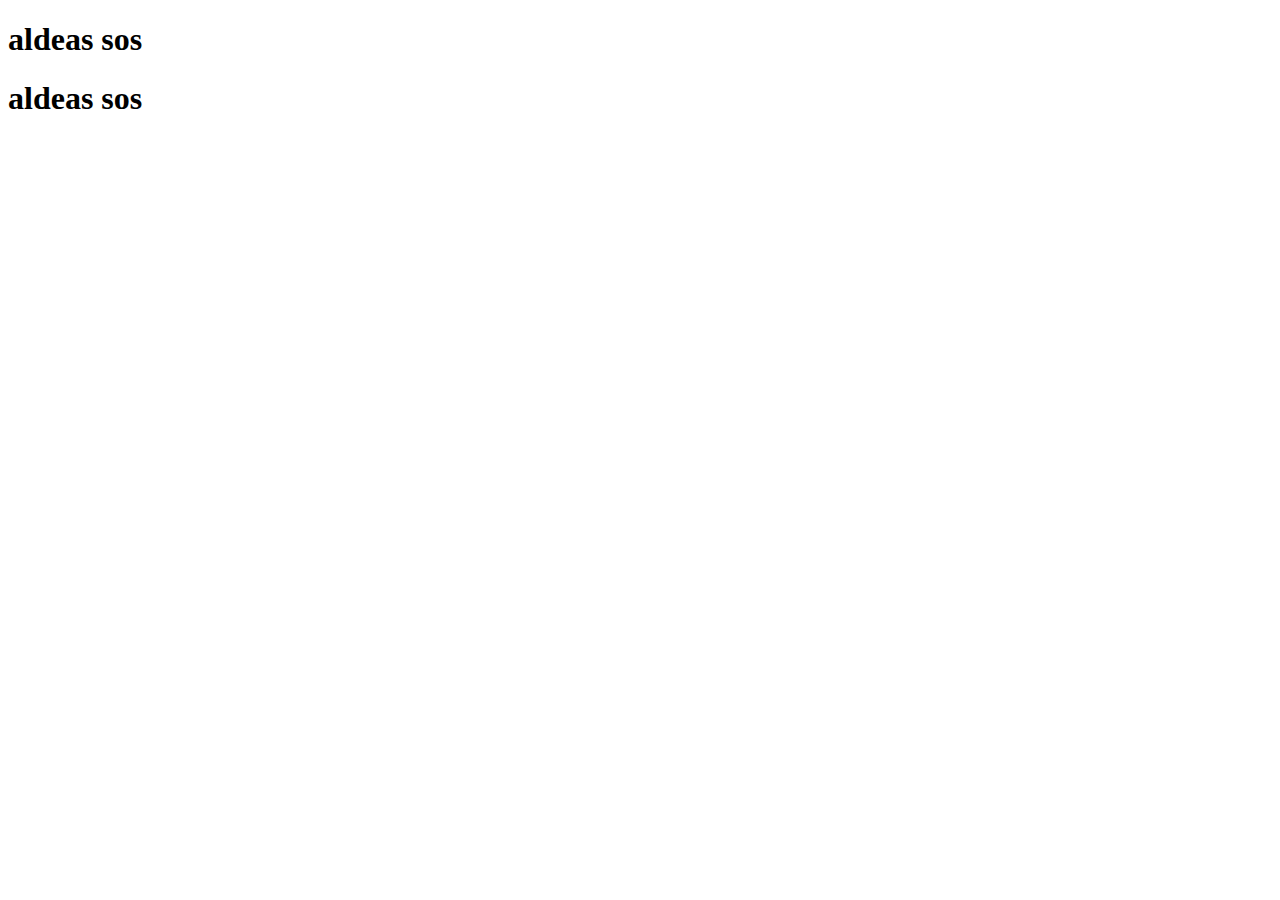
==== index.html @ 70c3ff11 "add first commit" ====
<!DOCTYPE html>
<html lang="en">
<head>
    <meta charset="UTF-8">
    <meta name="viewport" content="width=device-width, initial-scale=1.0">
    <title>Document</title>
</head>
<body>
    <h1>aldeas sos</h1>
    <h1>aldeas sos</h1>
</body>
</html>
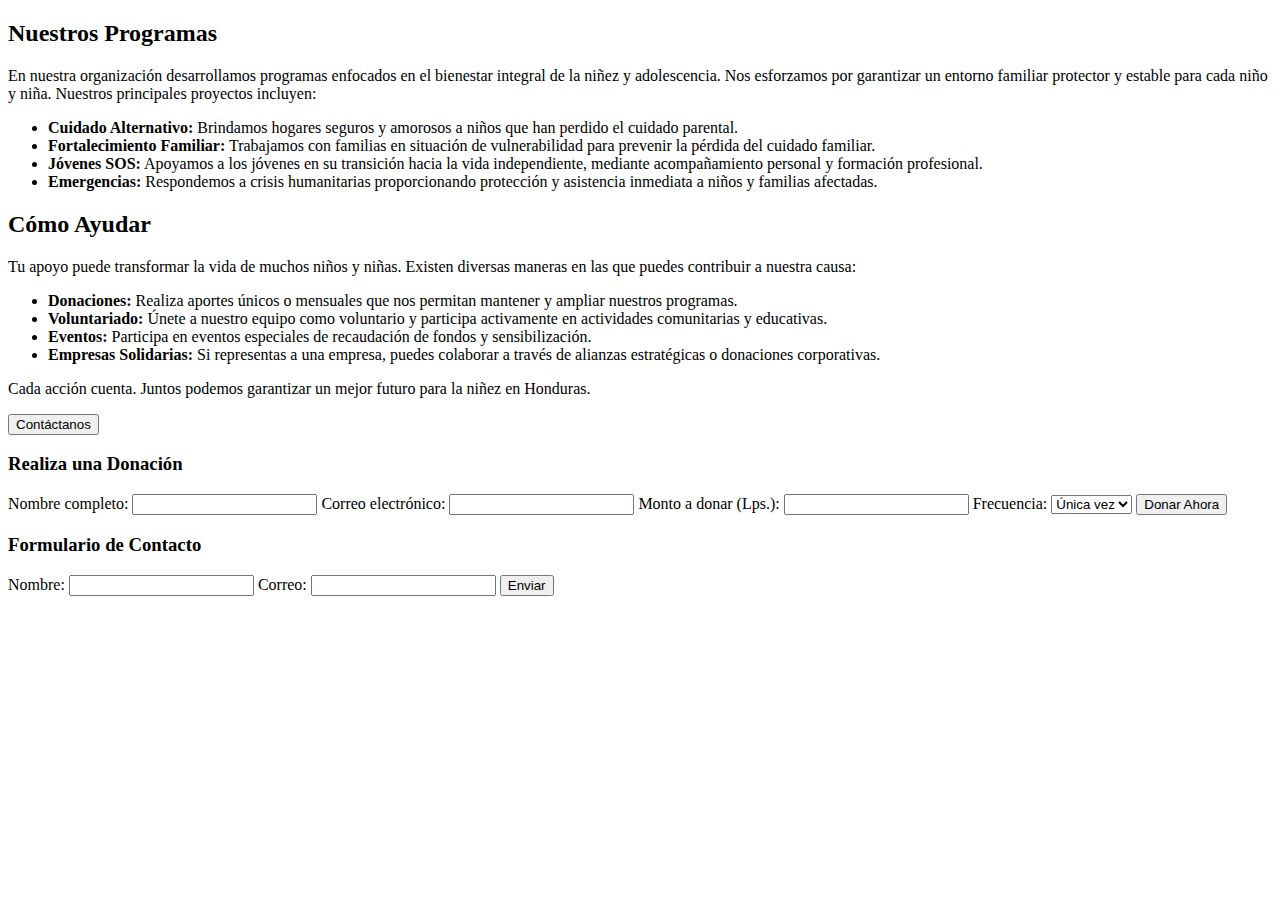
==== commit 2694032f: "Add files via upload" ====
--- a/index.html
+++ b/index.html
@@ -1,12 +1,71 @@
-<!DOCTYPE html>
-<html lang="en">
-<head>
-    <meta charset="UTF-8">
-    <meta name="viewport" content="width=device-width, initial-scale=1.0">
-    <title>Document</title>
-</head>
-<body>
-    <h1>aldeas sos</h1>
-    <h1>aldeas sos</h1>
-</body>
+<!DOCTYPE html>
+<html lang="en">
+<head>
+    <meta charset="UTF-8">
+    <meta name="viewport" content="width=device-width, initial-scale=1.0">
+    <title>Document</title>
+</head>
+<body>
+    <section id="nuestros-programas">
+        <h2>Nuestros Programas</h2>
+        <p>En nuestra organización desarrollamos programas enfocados en el bienestar integral de la niñez y adolescencia. Nos esforzamos por garantizar un entorno familiar protector y estable para cada niño y niña. Nuestros principales proyectos incluyen:</p>
+        <ul>
+          <li><strong>Cuidado Alternativo:</strong> Brindamos hogares seguros y amorosos a niños que han perdido el cuidado parental.</li>
+          <li><strong>Fortalecimiento Familiar:</strong> Trabajamos con familias en situación de vulnerabilidad para prevenir la pérdida del cuidado familiar.</li>
+          <li><strong>Jóvenes SOS:</strong> Apoyamos a los jóvenes en su transición hacia la vida independiente, mediante acompañamiento personal y formación profesional.</li>
+          <li><strong>Emergencias:</strong> Respondemos a crisis humanitarias proporcionando protección y asistencia inmediata a niños y familias afectadas.</li>
+        </ul>
+      </section>
+      
+      <section id="como-ayudar">
+        <h2>Cómo Ayudar</h2>
+        <p>Tu apoyo puede transformar la vida de muchos niños y niñas. Existen diversas maneras en las que puedes contribuir a nuestra causa:</p>
+        <ul>
+          <li><strong>Donaciones:</strong> Realiza aportes únicos o mensuales que nos permitan mantener y ampliar nuestros programas.</li>
+          <li><strong>Voluntariado:</strong> Únete a nuestro equipo como voluntario y participa activamente en actividades comunitarias y educativas.</li>
+          <li><strong>Eventos:</strong> Participa en eventos especiales de recaudación de fondos y sensibilización.</li>
+          <li><strong>Empresas Solidarias:</strong> Si representas a una empresa, puedes colaborar a través de alianzas estratégicas o donaciones corporativas.</li>
+        </ul>
+        <p>Cada acción cuenta. Juntos podemos garantizar un mejor futuro para la niñez en Honduras.</p>
+      
+        <button onclick="document.getElementById('form-contacto').scrollIntoView();">
+          Contáctanos
+        </button>
+      
+        <h3>Realiza una Donación</h3>
+        <form id="form-donacion" action="#" method="post">
+          <label for="nombre">Nombre completo:</label>
+          <input type="text" id="nombre" name="nombre" required>
+      
+          <label for="correo">Correo electrónico:</label>
+          <input type="email" id="correo" name="correo" required>
+      
+          <label for="monto">Monto a donar (Lps.):</label>
+          <input type="number" id="monto" name="monto" min="1" required>
+      
+          <label for="frecuencia">Frecuencia:</label>
+          <select id="frecuencia" name="frecuencia">
+            <option value="unica">Única vez</option>
+            <option value="mensual">Mensual</option>
+          </select>
+      
+          <button type="submit">Donar Ahora</button>
+        </form>
+      </section>
+      
+      <section id="form-contacto">
+        <h3>Formulario de Contacto</h3>
+        <form action="#" method="post">
+          <label for="contacto-nombre">Nombre:</label>
+          <input type="text" id="contacto-nombre" name="nombre" required>
+      
+          <label for="contacto-correo">Correo:</label>
+          <input type="email" id="contacto-correo" name="correo" required>
+      
+          <button type="submit">Enviar</button>
+        </form>
+      </section>
+      
+      
+</body>
 </html>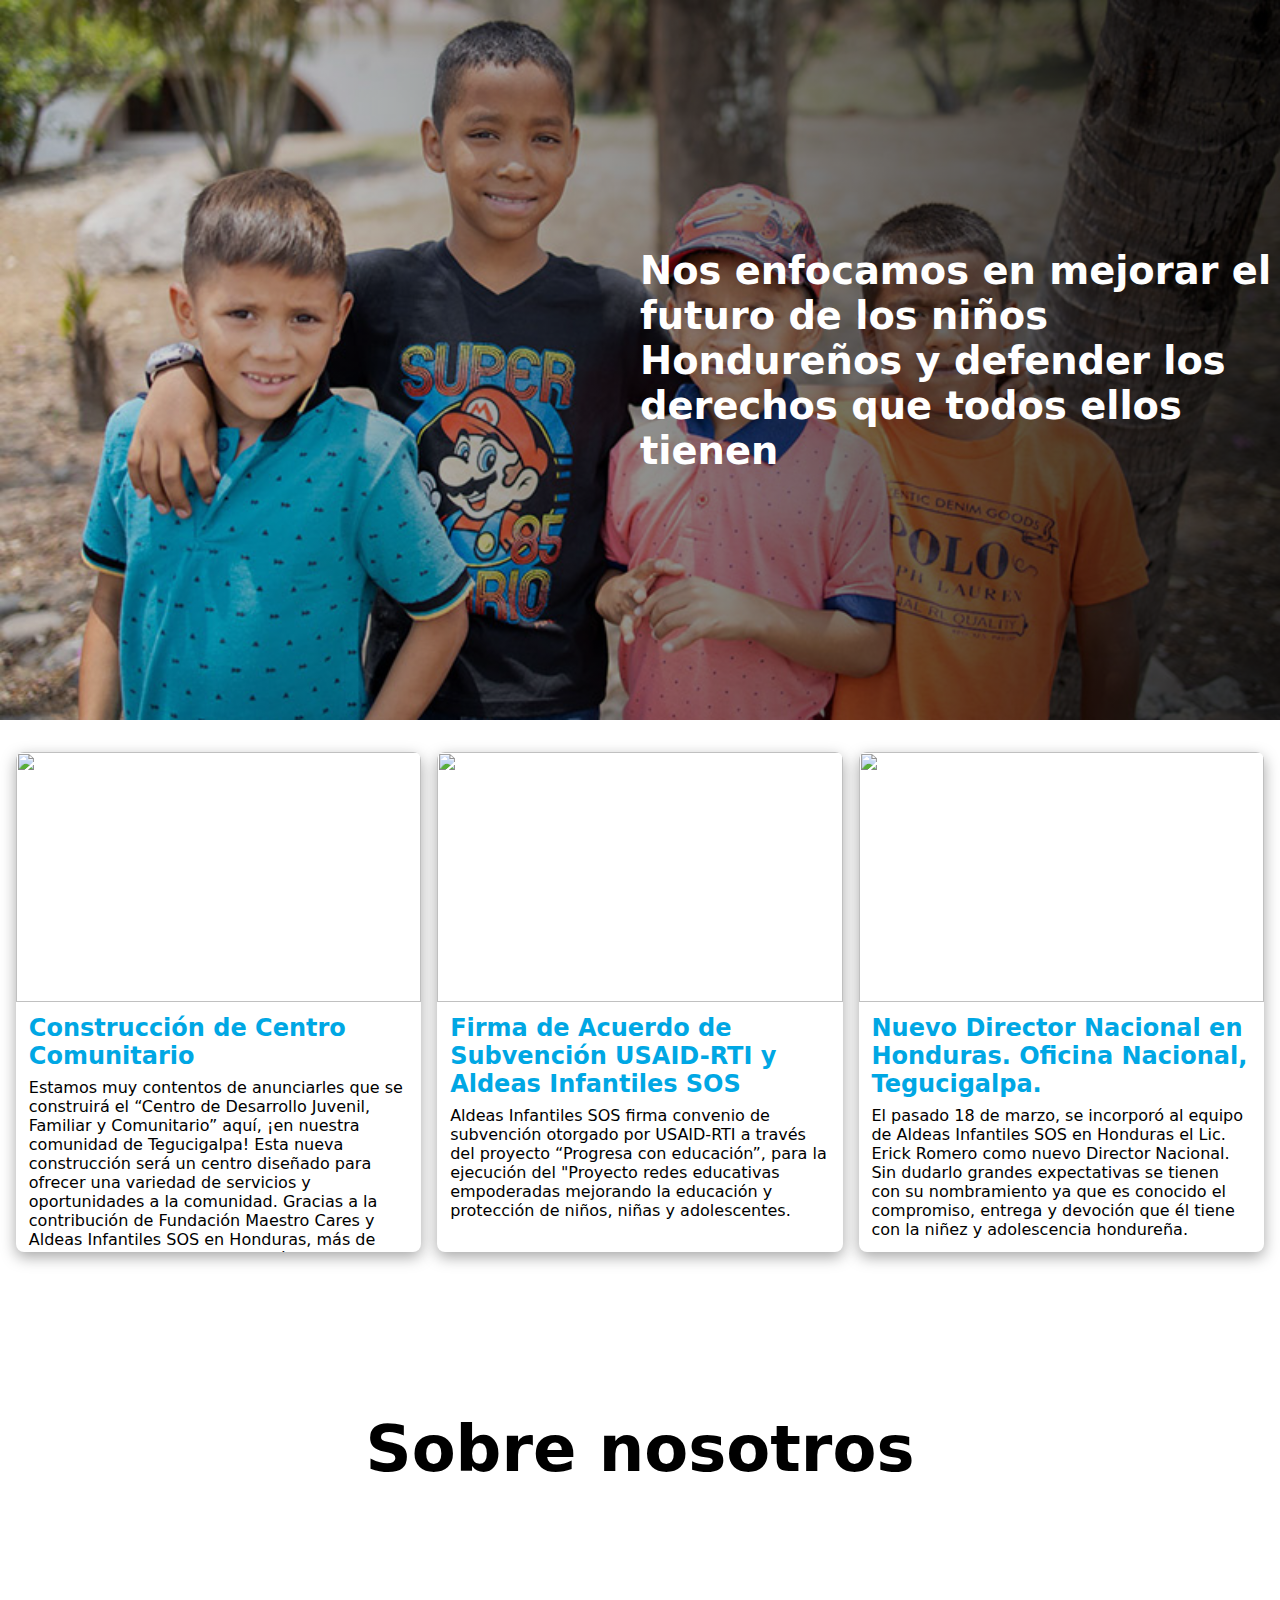
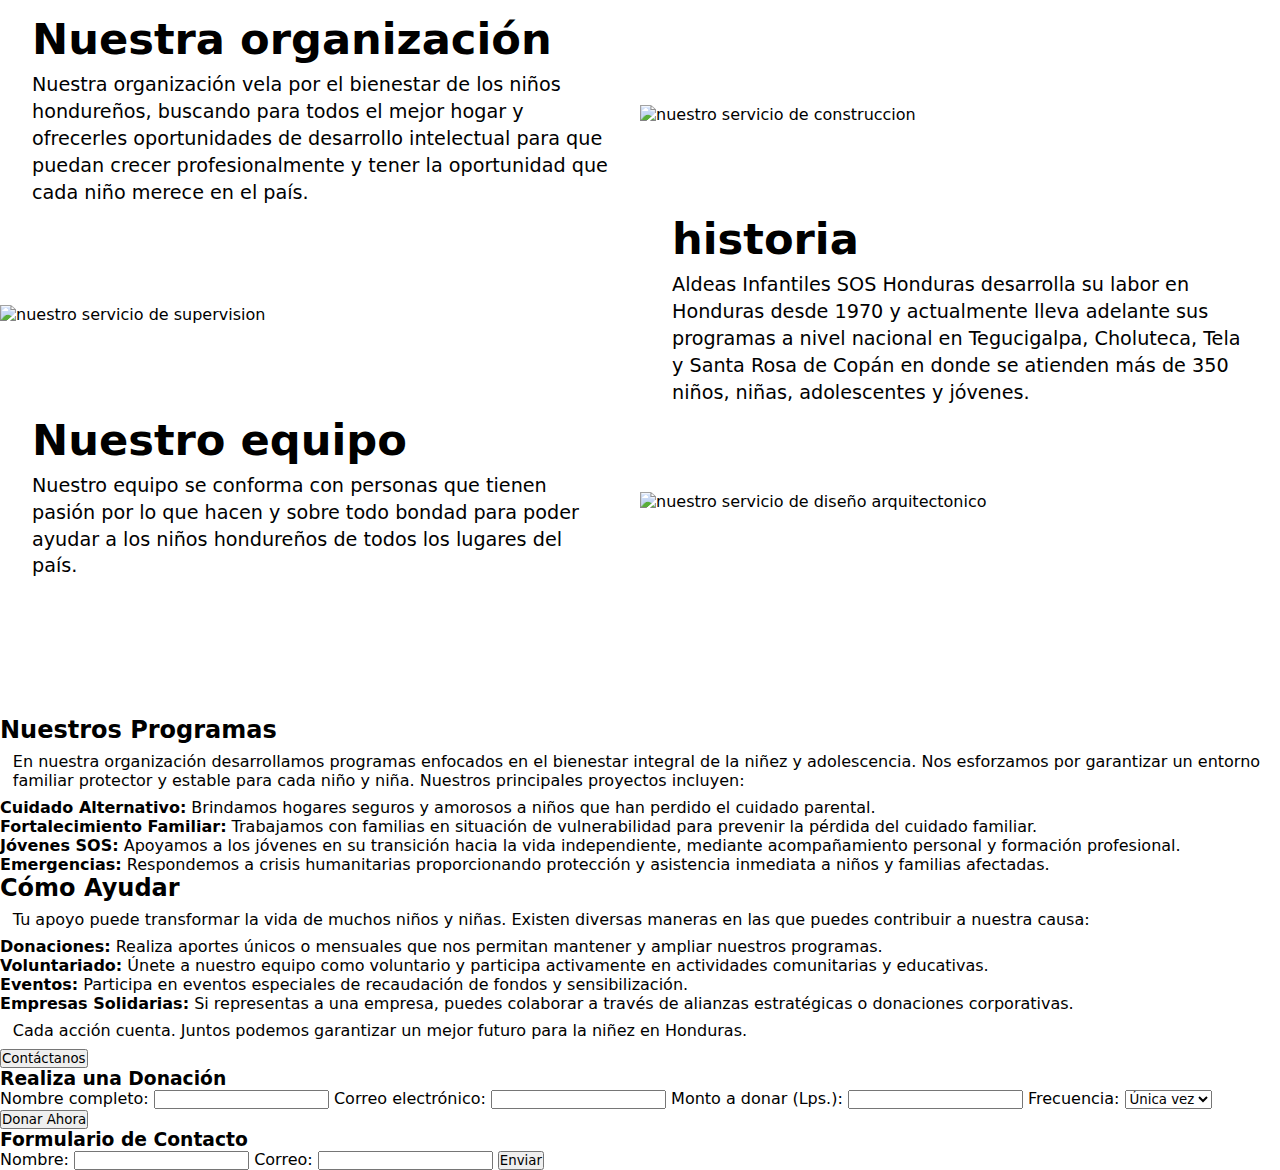
==== commit b586c5b8: "main sobre nosotros" ====
--- a/index.html
+++ b/index.html
@@ -4,8 +4,66 @@
     <meta charset="UTF-8">
     <meta name="viewport" content="width=device-width, initial-scale=1.0">
     <title>Document</title>
+    <link rel="stylesheet" href="/styles.css">
 </head>
 <body>
+    <!-- seccion principal -->
+    <section class="hero">
+      <div>
+        <h1>Nos enfocamos en mejorar el futuro de los niños Hondureños y defender los derechos que todos ellos tienen</h1>
+      </div>
+    </section>
+    <section class="noticias">
+      <div class="cardNoticia">
+        <img src="https://www.aldeasinfantiles.org.hn/getmedia/71294cab-67eb-4a2b-b4e1-e30330af9c9d/canarias-1_1.jpg?width=1024"/>
+        <h3>Construcción de Centro Comunitario</h3>
+        <p>Estamos muy contentos de anunciarles que se construirá el “Centro de Desarrollo Juvenil, Familiar y Comunitario” aquí, ¡en nuestra comunidad de Tegucigalpa! Esta nueva construcción será un centro diseñado para ofrecer una variedad de servicios y oportunidades a la comunidad. Gracias a la contribución de Fundación Maestro Cares y Aldeas Infantiles SOS en Honduras, más de 526, niños y familias en situación de vulnerabilidad se beneficiarán cada año.
+
+        </p>
+      </div>
+      <div class="cardNoticia">
+        <img src="https://www.aldeasinfantiles.org.hn/getmedia/d17aba4c-dec1-4b6b-89f2-33346decc57b/WhatsApp-Image-2024-08-15-at-2-55-59-PM-(1).jpeg?width=1920"/>
+        <h3>Firma de Acuerdo de Subvención USAID-RTI y Aldeas Infantiles SOS</h3>
+        <p>Aldeas Infantiles SOS firma convenio de subvención otorgado por USAID-RTI a través del proyecto “Progresa con educación”, para la ejecución del "Proyecto redes educativas empoderadas mejorando la educación y protección de niños, niñas y adolescentes.</p>
+      </div>
+      <div class="cardNoticia">
+        <img src="https://www.aldeasinfantiles.org.hn/getmedia/c1a75764-a434-48b6-bedb-e7ec1517fb49/DIRECTOR-NACIONAL_1.jpeg?width=1600"/>
+        <h3>Nuevo Director Nacional en Honduras.
+          Oficina Nacional, Tegucigalpa.</h3>
+        <p>El pasado 18 de marzo, se incorporó al equipo de Aldeas Infantiles SOS en Honduras el Lic. Erick Romero como nuevo Director Nacional. Sin dudarlo grandes expectativas se tienen con su nombramiento ya que es conocido el compromiso, entrega y devoción que él tiene con la niñez y adolescencia hondureña.</p>
+      </div>
+    </section>
+    <!-- sobre nosotros -->
+    <div class="serviciosContainer">
+      <h2>Sobre nosotros</h2>
+      <div class="servicioBox">
+        <div class="servicioInfo">
+          <h3>Nuestra organización</h3>
+          <p>
+            Nuestra organización vela por el bienestar de los niños hondureños, buscando para todos el mejor hogar y ofrecerles oportunidades de desarrollo intelectual para que puedan crecer profesionalmente y tener la oportunidad que cada niño merece en el país.
+          </p>
+        </div>
+        <img src="https://www.aldeasinfantiles.org/getmedia/2204f34d-bbec-4a5d-853a-c7e19d75513f/IMG11.jpg?width=800&height=450&ext=.jpg" class="servicioImage" alt="nuestro servicio de construccion" loading="lazy"/>
+      </div>
+      <div class="servicioBoxReverse">
+        <div class="servicioInfo">
+          <h3>historia</h3>
+          <p>
+            Aldeas Infantiles SOS Honduras desarrolla su labor en Honduras desde 1970 y actualmente lleva adelante sus programas a nivel nacional en Tegucigalpa, Choluteca, Tela y Santa Rosa de Copán en donde se atienden más de 350 niños, niñas, adolescentes y jóvenes.
+          </p>
+        </div>
+        <img src="https://magazinedebut.com/wp-content/uploads/2024/04/IMG_1352-min-scaled.jpg" class="servicioImage" alt="nuestro servicio de supervision" loading="lazy"/>
+      </div>
+      <div class="servicioBox">
+        <div class="servicioInfo">
+          <h3>Nuestro equipo</h3>
+          <p>
+            Nuestro equipo se conforma con personas que tienen pasión por lo que hacen y sobre todo bondad para poder ayudar a los niños hondureños de todos los lugares del país.  
+          </p>
+        </div>
+        <img src="https://proceso.hn/wp-content/uploads/2015/05/1cda761ce8c73ccfd25f659f64ef12bd.jpg" class="servicioImage" alt="nuestro servicio de diseño arquitectonico" loading="lazy"/>
+      </div>
+    </div>
     <section id="nuestros-programas">
         <h2>Nuestros Programas</h2>
         <p>En nuestra organización desarrollamos programas enfocados en el bienestar integral de la niñez y adolescencia. Nos esforzamos por garantizar un entorno familiar protector y estable para cada niño y niña. Nuestros principales proyectos incluyen:</p>
--- a/styles.css
+++ b/styles.css
@@ -0,0 +1,400 @@
+/* reset basico */
+* {
+  margin: 0;
+  padding: 0;
+  box-sizing: border-box;
+  /* fuente que se usara en la pagina opcional */
+  font-family: system-ui, -apple-system, BlinkMacSystemFont, "Segoe UI", Roboto,
+    Oxygen, Ubuntu, Cantarell, "Open Sans", "Helvetica Neue", sans-serif;
+}
+
+/* pagina de inicio styles */
+.hero {
+  background-color: orange;
+  height: 80vh;
+  max-width: 100vw;
+  background-image: url(/images/aldeas-sos-1.jpg);
+  background-size: cover;
+  background-position: top;
+  background-repeat: no-repeat;
+}
+
+.hero > div {
+  height: 100%;
+  width: 100%;
+  background-image: linear-gradient(
+    to right,
+    rgba(0, 0, 0, 0.085),
+    rgba(0, 0, 0, 0.781)
+  );
+  display: flex;
+  flex-direction: column;
+  justify-content: center;
+  align-items: flex-end;
+}
+
+.hero > div > h1 {
+  color: white;
+  font-size: 2.4rem;
+  width: 50%;
+}
+
+/* noticias */
+.noticias {
+  padding: 2rem 1rem;
+  height: auto;
+  max-width: 100vw;
+
+  display: flex;
+  flex-direction: row;
+  justify-content: center;
+  align-items: center;
+  gap: 1rem 1rem;
+}
+
+.cardNoticia {
+  border-radius: 8px;
+  overflow: hidden;
+  height: 500px;
+  width: 500px;
+  box-shadow: rgba(0, 0, 0, 0.35) 0px 5px 15px;
+}
+
+.cardNoticia > img {
+  height: 250px;
+  width: 100%;
+  object-fit: cover;
+}
+
+.cardNoticia > h3,
+p {
+  margin: 0.5rem 0.8rem;
+}
+
+.cardNoticia > h3 {
+  color: #00a7e4;
+  font-size: 1.5rem;
+}
+
+/* sobre nosotos styles */
+.serviciosContainer {
+  margin: 4rem 0;
+  height: auto;
+  max-width: 100vw;
+  margin: 8rem 0;
+}
+
+.serviciosContainer > h2 {
+  color: black;
+  margin-bottom: 8rem;
+  font-size: 4rem;
+  text-align: center;
+}
+
+.servicioBox {
+  height: auto;
+  width: 100%;
+  display: flex;
+  flex-direction: row;
+  justify-content: center;
+  flex-wrap: wrap;
+  align-items: center;
+  transition: background-color ease 0.3s, color ease 0.3s;
+}
+
+.servicioBox:hover {
+  background-color: #00a7e4;
+}
+
+.servicioBox:hover h3 {
+  color: white;
+}
+
+.servicioBoxReverse {
+  height: auto;
+  width: 100%;
+  display: flex;
+  flex-direction: row-reverse;
+  justify-content: center;
+  align-items: center;
+  transition: background-color ease 0.3s, color ease 0.3s;
+}
+
+.servicioBoxReverse:hover {
+  background-color: #00a7e4;
+}
+
+.servicioBoxReverse:hover h3 {
+  color: white;
+}
+
+.servicioImage {
+  width: 50%;
+}
+
+.servicioInfo {
+  max-width: 50%;
+}
+
+.servicioInfo > h3 {
+  color: black;
+  font-weight: bold;
+  font-size: 2.7rem;
+  margin-left: 2rem;
+}
+
+.servicioInfo > p {
+  width: 90%;
+  font-size: 1.2rem;
+  margin-left: 2rem;
+  line-height: 1.4;
+}
+
+@media (max-width: 480px) {
+  /* pagina de inicio styles */
+  .hero {
+    height: 80vh;
+    max-width: 100vw;
+  }
+
+  .hero > div {
+    display: flex;
+    flex-direction: column;
+    justify-content: center;
+    align-items: center;
+  }
+
+  .hero > div > h1 {
+    color: white;
+    font-size: 2rem;
+    width: 90%;
+  }
+
+  /* noticias */
+.noticias {
+    padding: 2rem 0.5rem;
+    height: auto;
+    max-width: 100vw;
+  
+    display: flex;
+    flex-direction: column;
+    justify-content: center;
+    align-items: center;
+    gap: 2rem 0;
+  }
+  
+  .cardNoticia {
+    height: auto;
+    width: 350px;
+  }
+  
+  .cardNoticia > img {
+    height: 250px;
+    width: 100%;
+    object-fit: cover;
+  }
+  
+  .cardNoticia > h3,
+  p {
+    margin: 1rem 1rem;
+  }
+  
+  .cardNoticia > h3 {
+    color: #00a7e4;
+    font-size: 1.5rem;
+  }
+}
+
+@media (min-width: 481px) and (max-width: 767px) {
+  /* pagina de inicio styles */
+  .hero {
+    height: 80vh;
+    max-width: 100vw;
+  }
+
+  .hero > div {
+    display: flex;
+    flex-direction: column;
+    justify-content: center;
+    align-items: center;
+  }
+
+  .hero > div > h1 {
+    color: white;
+    font-size: 2rem;
+    width: 90%;
+  }
+
+  /* noticias */
+.noticias {
+    padding: 2rem 0.5rem;
+    height: auto;
+    max-width: 100vw;
+  
+    display: flex;
+    flex-direction: column;
+    justify-content: center;
+    align-items: center;
+    gap: 2rem 0;
+  }
+  
+  .cardNoticia {
+    height: auto;
+    width: 350px;
+  }
+  
+  .cardNoticia > img {
+    height: 250px;
+    width: 100%;
+    object-fit: cover;
+  }
+  
+  .cardNoticia > h3,
+  p {
+    margin: 1rem 1rem;
+  }
+  
+  .cardNoticia > h3 {
+    color: #00a7e4;
+    font-size: 1.5rem;
+  }
+}
+
+@media (min-width: 768px) and (max-width: 1024px) {
+  /* Estilos para tablets */
+}
+
+@media (min-width: 1025px) and (max-width: 1280px) {
+  /* Estilos para laptops */
+}
+
+@media (min-width: 1281px) {
+  /* Estilos para pantallas grandes */
+}
+
+@media (min-width: 770px) and (max-width: 999px){
+
+    .servicioImage{
+      width: 50%;
+    }
+  
+    .servicioInfo{
+      max-width: 50%;
+    }
+  
+    .servicioInfo > h3{
+      color: var(--green);
+      font-weight: bold;
+      font-size: 2rem;
+      margin-left: 2rem;
+      margin: 0 2rem;
+    }
+  
+    .servicioInfo > p{
+      width: 90%;
+      font-size: 1rem;
+      margin-left: 2rem;
+      line-height: 1.4;
+    }
+    }
+  
+    /* Móviles grandes (576px a 768px) */
+    @media (min-width: 576px) and (max-width: 768px) {
+      .serviciosContainer > h2 {
+      margin-bottom: 4rem ;
+      font-size: 4rem;
+      text-align: center;
+    }
+  
+    .servicioBox{
+      height: auto;
+      width: 100%;
+      display: flex;
+      flex-direction: column;
+      justify-content: center;
+      align-items: center;
+    }
+  
+    .servicioBoxReverse{
+      height: auto;
+      width: 100%;
+      display: flex;
+      flex-direction: column;
+      justify-content: center;
+      align-items: center;
+    }
+  
+    .servicioImage{
+      width: 100%;
+    }
+  
+    .servicioInfo{
+      max-width: 100%;
+      padding: 0 1rem;
+    }
+  
+    .servicioInfo > h3{
+      text-align: center;
+      font-size: 3.4rem;
+      margin-left: 0rem;
+    }
+  
+    .servicioInfo > p{
+      text-align: center;
+      width: 100%;
+      font-size: 1.2rem;
+      margin-left: 0rem;
+    }
+    }
+  
+  
+  
+    /* dispositivos muy pequenos como iphone 5 */
+    @media (min-width: 320px) and (max-width: 568px) {
+      
+    .serviciosContainer > h2 {
+      margin-bottom: 4rem ;
+      font-size: 4rem;
+      text-align: center;
+    }
+  
+    .servicioBox{
+      height: auto;
+      width: 100%;
+      display: flex;
+      flex-direction: column;
+      justify-content: center;
+      align-items: center;
+    }
+  
+    .servicioBoxReverse{
+      height: auto;
+      width: 100%;
+      display: flex;
+      flex-direction: column;
+      justify-content: center;
+      align-items: center;
+    }
+  
+    .servicioImage{
+      width: 100%;
+    }
+  
+    .servicioInfo{
+      max-width: 100%;
+      padding: 0 1rem;
+    }
+  
+    .servicioInfo > h3{
+      text-align: center;
+      font-size: 2.7rem;
+      margin-left: 0rem;
+    }
+  
+    .servicioInfo > p{
+      text-align: center;
+      width: 100%;
+      font-size: 1rem;
+      margin-left: 0rem;
+    }
+    }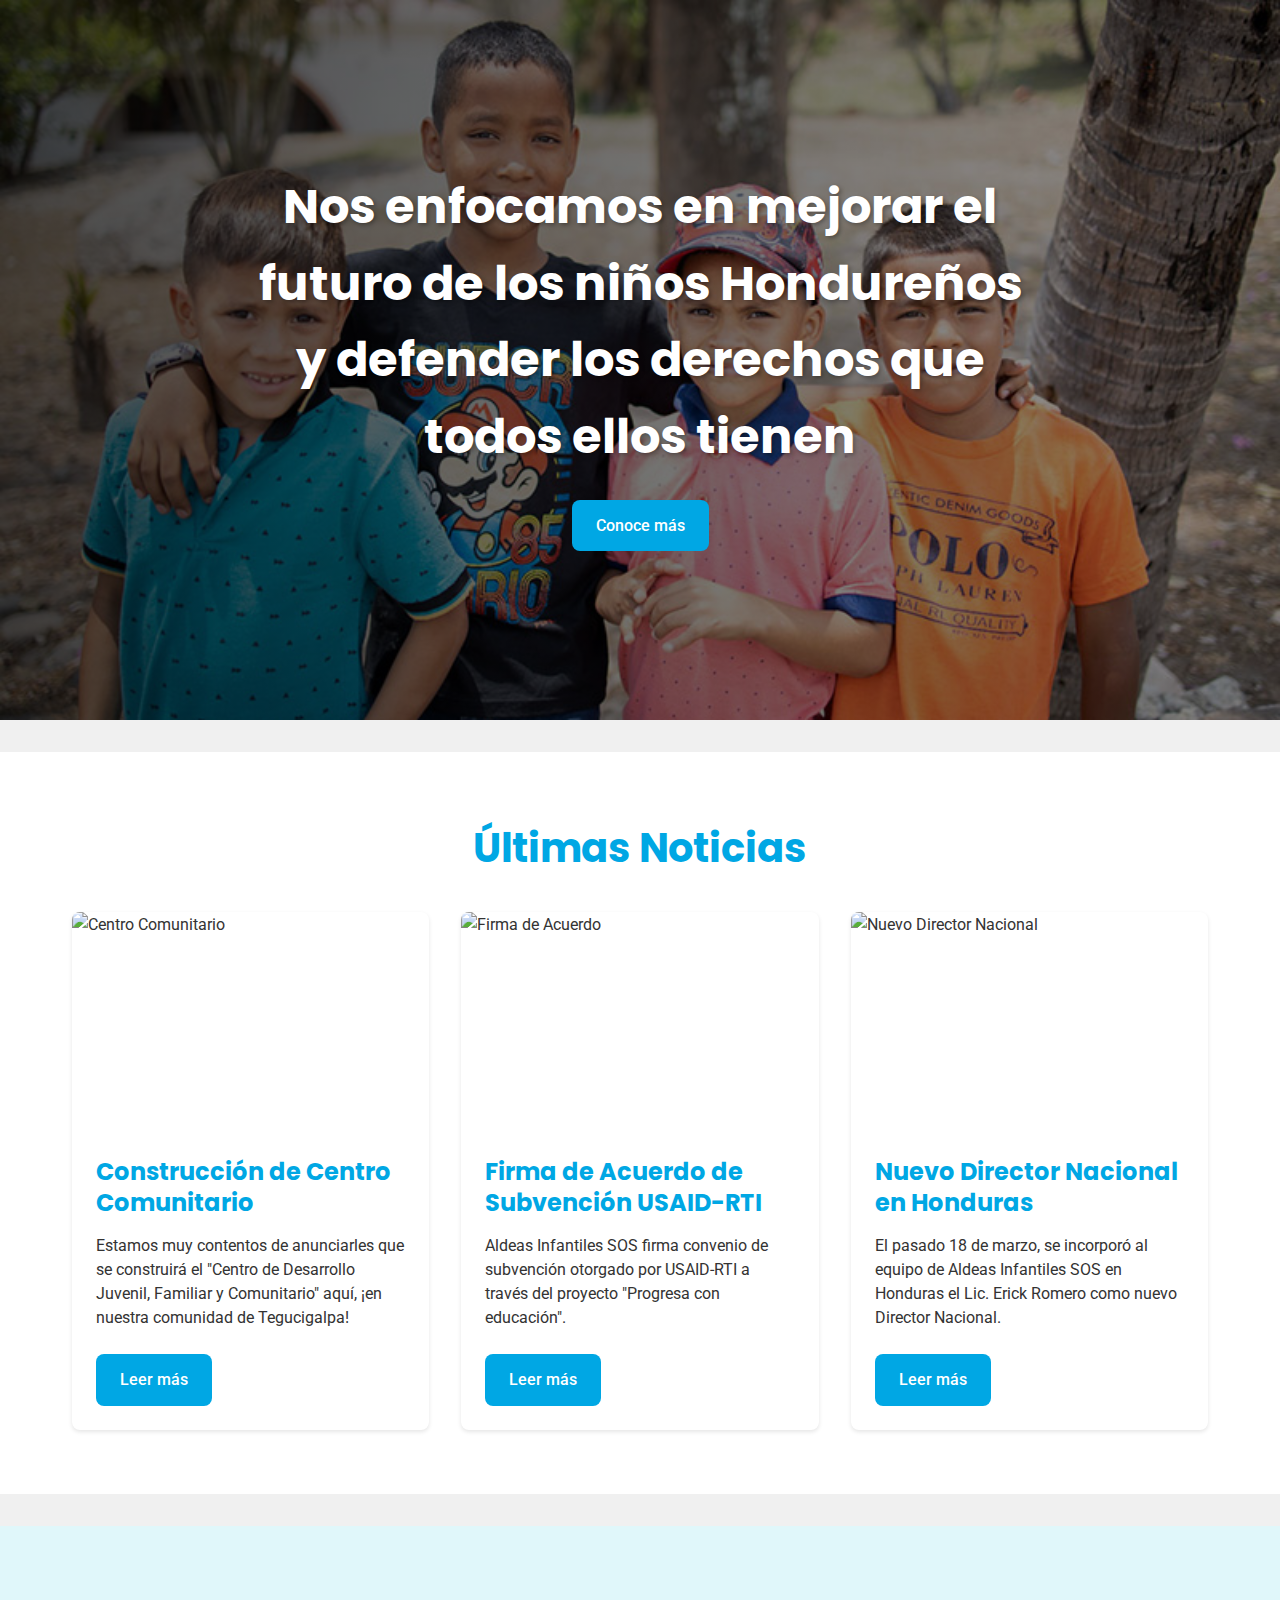
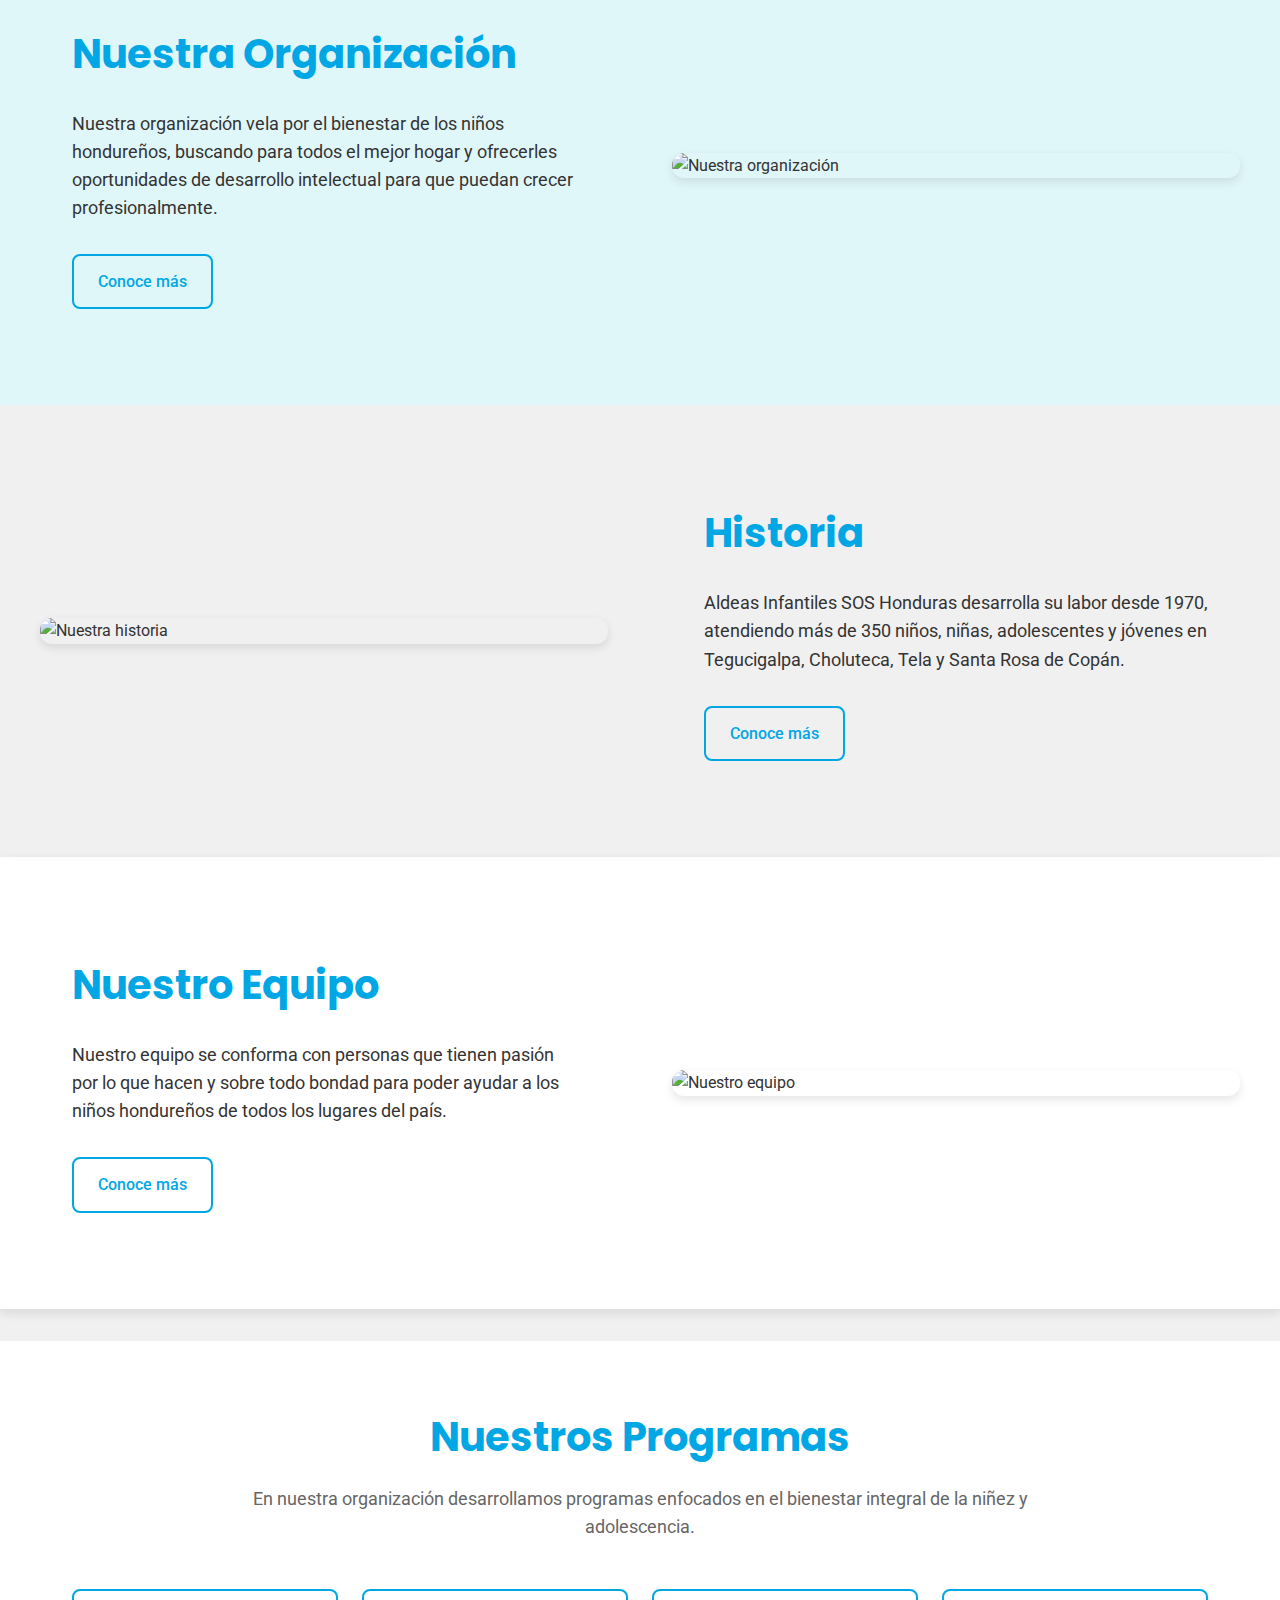
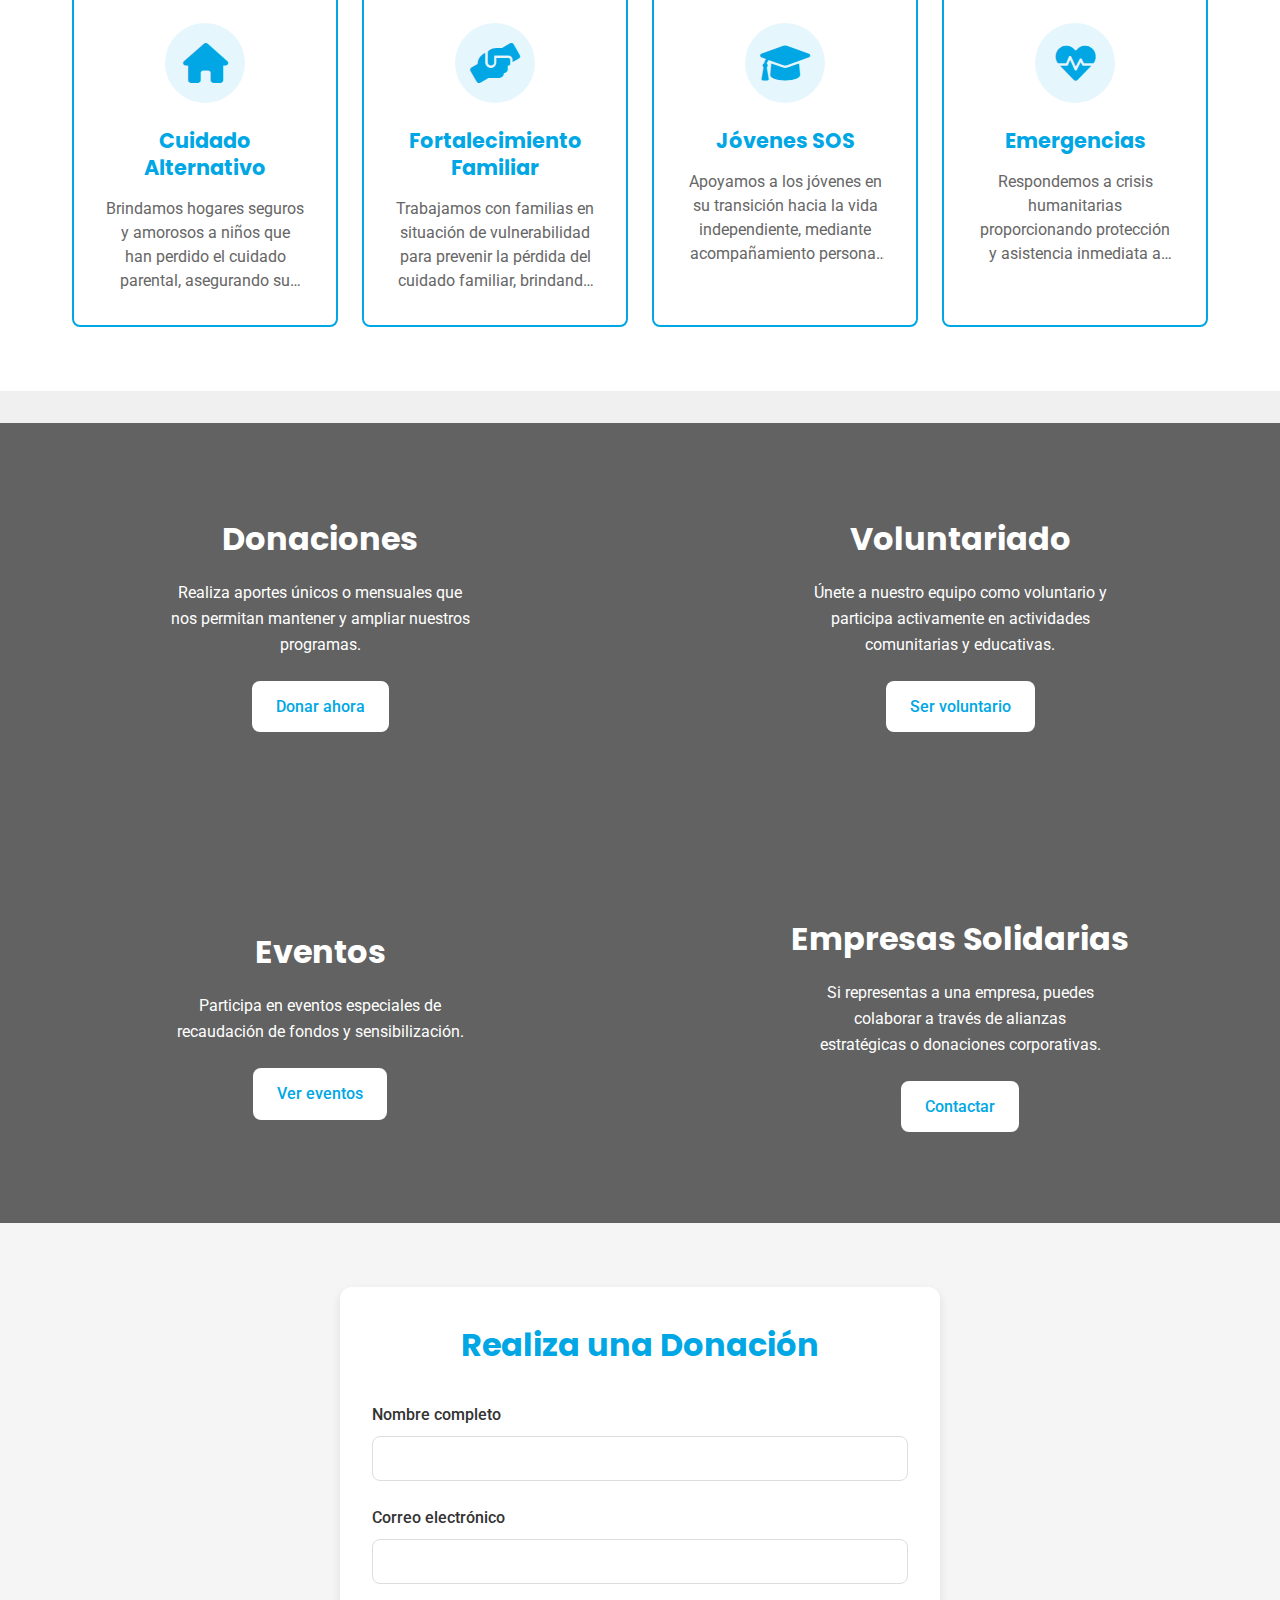
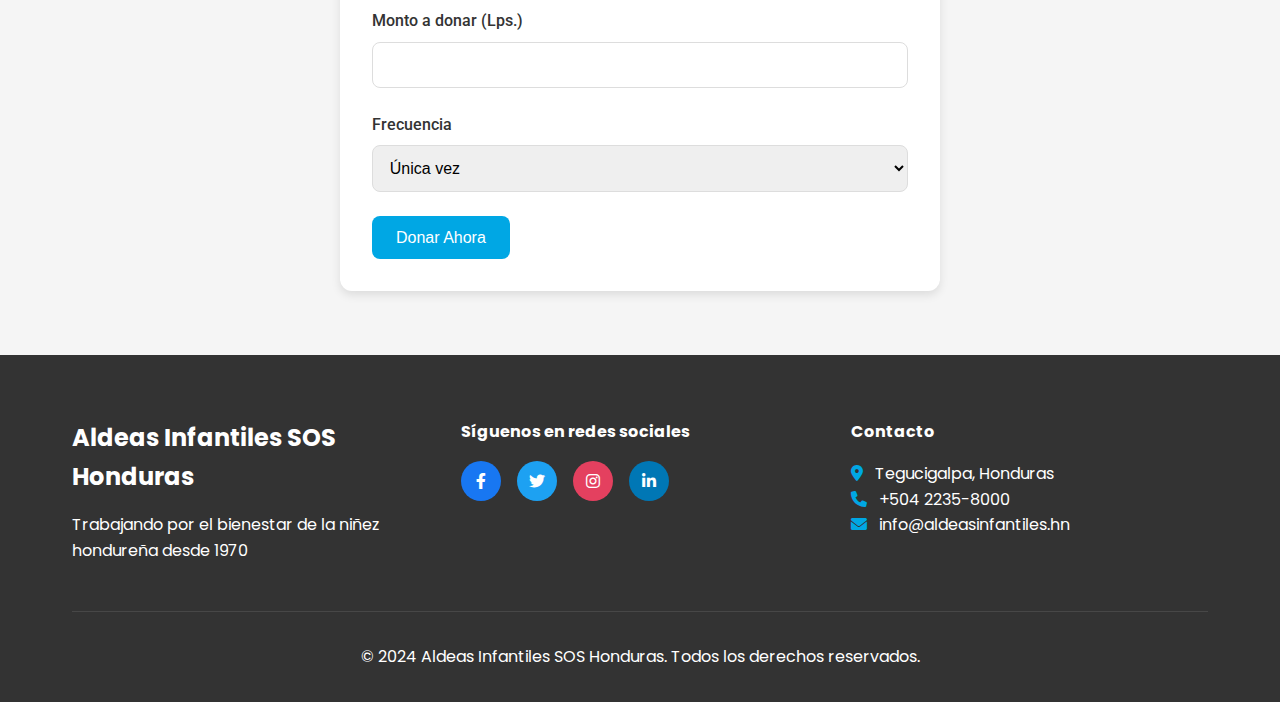
==== commit f31d12da: "Mejoras en el diseño: Actualización de secciones Noticias y Programas" ====
--- a/index.html
+++ b/index.html
@@ -1,129 +1,273 @@
 <!DOCTYPE html>
-<html lang="en">
+<html lang="es">
 <head>
     <meta charset="UTF-8">
     <meta name="viewport" content="width=device-width, initial-scale=1.0">
-    <title>Document</title>
+    <title>Aldeas Infantiles SOS Honduras</title>
     <link rel="stylesheet" href="/styles.css">
+    <link rel="preconnect" href="https://fonts.googleapis.com">
+    <link rel="preconnect" href="https://fonts.gstatic.com" crossorigin>
+    <link href="https://fonts.googleapis.com/css2?family=Roboto:wght@300;400;500;700&family=Poppins:wght@400;600&display=swap" rel="stylesheet">
+    <link rel="stylesheet" href="https://cdnjs.cloudflare.com/ajax/libs/font-awesome/6.0.0/css/all.min.css">
 </head>
 <body>
-    <!-- seccion principal -->
+    <!-- Hero Section -->
     <section class="hero">
       <div>
         <h1>Nos enfocamos en mejorar el futuro de los niños Hondureños y defender los derechos que todos ellos tienen</h1>
-      </div>
-    </section>
-    <section class="noticias">
-      <div class="cardNoticia">
-        <img src="https://www.aldeasinfantiles.org.hn/getmedia/71294cab-67eb-4a2b-b4e1-e30330af9c9d/canarias-1_1.jpg?width=1024"/>
-        <h3>Construcción de Centro Comunitario</h3>
-        <p>Estamos muy contentos de anunciarles que se construirá el “Centro de Desarrollo Juvenil, Familiar y Comunitario” aquí, ¡en nuestra comunidad de Tegucigalpa! Esta nueva construcción será un centro diseñado para ofrecer una variedad de servicios y oportunidades a la comunidad. Gracias a la contribución de Fundación Maestro Cares y Aldeas Infantiles SOS en Honduras, más de 526, niños y familias en situación de vulnerabilidad se beneficiarán cada año.
-
-        </p>
-      </div>
-      <div class="cardNoticia">
-        <img src="https://www.aldeasinfantiles.org.hn/getmedia/d17aba4c-dec1-4b6b-89f2-33346decc57b/WhatsApp-Image-2024-08-15-at-2-55-59-PM-(1).jpeg?width=1920"/>
-        <h3>Firma de Acuerdo de Subvención USAID-RTI y Aldeas Infantiles SOS</h3>
-        <p>Aldeas Infantiles SOS firma convenio de subvención otorgado por USAID-RTI a través del proyecto “Progresa con educación”, para la ejecución del "Proyecto redes educativas empoderadas mejorando la educación y protección de niños, niñas y adolescentes.</p>
-      </div>
-      <div class="cardNoticia">
-        <img src="https://www.aldeasinfantiles.org.hn/getmedia/c1a75764-a434-48b6-bedb-e7ec1517fb49/DIRECTOR-NACIONAL_1.jpeg?width=1600"/>
-        <h3>Nuevo Director Nacional en Honduras.
-          Oficina Nacional, Tegucigalpa.</h3>
-        <p>El pasado 18 de marzo, se incorporó al equipo de Aldeas Infantiles SOS en Honduras el Lic. Erick Romero como nuevo Director Nacional. Sin dudarlo grandes expectativas se tienen con su nombramiento ya que es conocido el compromiso, entrega y devoción que él tiene con la niñez y adolescencia hondureña.</p>
-      </div>
-    </section>
-    <!-- sobre nosotros -->
-    <div class="serviciosContainer">
-      <h2>Sobre nosotros</h2>
-      <div class="servicioBox">
-        <div class="servicioInfo">
-          <h3>Nuestra organización</h3>
-          <p>
-            Nuestra organización vela por el bienestar de los niños hondureños, buscando para todos el mejor hogar y ofrecerles oportunidades de desarrollo intelectual para que puedan crecer profesionalmente y tener la oportunidad que cada niño merece en el país.
-          </p>
-        </div>
-        <img src="https://www.aldeasinfantiles.org/getmedia/2204f34d-bbec-4a5d-853a-c7e19d75513f/IMG11.jpg?width=800&height=450&ext=.jpg" class="servicioImage" alt="nuestro servicio de construccion" loading="lazy"/>
-      </div>
-      <div class="servicioBoxReverse">
-        <div class="servicioInfo">
-          <h3>historia</h3>
-          <p>
-            Aldeas Infantiles SOS Honduras desarrolla su labor en Honduras desde 1970 y actualmente lleva adelante sus programas a nivel nacional en Tegucigalpa, Choluteca, Tela y Santa Rosa de Copán en donde se atienden más de 350 niños, niñas, adolescentes y jóvenes.
-          </p>
-        </div>
-        <img src="https://magazinedebut.com/wp-content/uploads/2024/04/IMG_1352-min-scaled.jpg" class="servicioImage" alt="nuestro servicio de supervision" loading="lazy"/>
-      </div>
-      <div class="servicioBox">
-        <div class="servicioInfo">
-          <h3>Nuestro equipo</h3>
-          <p>
-            Nuestro equipo se conforma con personas que tienen pasión por lo que hacen y sobre todo bondad para poder ayudar a los niños hondureños de todos los lugares del país.  
-          </p>
-        </div>
-        <img src="https://proceso.hn/wp-content/uploads/2015/05/1cda761ce8c73ccfd25f659f64ef12bd.jpg" class="servicioImage" alt="nuestro servicio de diseño arquitectonico" loading="lazy"/>
-      </div>
-    </div>
-    <section id="nuestros-programas">
+        <a href="#nuestros-programas" class="btn">Conoce más</a>
+      </div>
+    </section>
+
+    <!-- Noticias Section -->
+    <section class="noticias-section">
+      <div class="container">
+        <h2>Últimas Noticias</h2>
+        <div class="noticias-grid">
+          <article class="cardNoticia">
+            <div class="card-image">
+              <img src="https://www.aldeasinfantiles.org.hn/getmedia/71294cab-67eb-4a2b-b4e1-e30330af9c9d/canarias-1_1.jpg?width=1024" alt="Centro Comunitario"/>
+            </div>
+            <div class="card-content">
+              <h3>Construcción de Centro Comunitario</h3>
+              <p>Estamos muy contentos de anunciarles que se construirá el "Centro de Desarrollo Juvenil, Familiar y Comunitario" aquí, ¡en nuestra comunidad de Tegucigalpa!</p>
+              <a href="#" class="btn btn-primary">Leer más</a>
+            </div>
+          </article>
+
+          <article class="cardNoticia">
+            <div class="card-image">
+              <img src="https://www.aldeasinfantiles.org.hn/getmedia/d17aba4c-dec1-4b6b-89f2-33346decc57b/WhatsApp-Image-2024-08-15-at-2-55-59-PM-(1).jpeg?width=1920" alt="Firma de Acuerdo"/>
+            </div>
+            <div class="card-content">
+              <h3>Firma de Acuerdo de Subvención USAID-RTI</h3>
+              <p>Aldeas Infantiles SOS firma convenio de subvención otorgado por USAID-RTI a través del proyecto "Progresa con educación".</p>
+              <a href="#" class="btn btn-primary">Leer más</a>
+            </div>
+          </article>
+
+          <article class="cardNoticia">
+            <div class="card-image">
+              <img src="https://www.aldeasinfantiles.org.hn/getmedia/c1a75764-a434-48b6-bedb-e7ec1517fb49/DIRECTOR-NACIONAL_1.jpeg?width=1600" alt="Nuevo Director Nacional"/>
+            </div>
+            <div class="card-content">
+              <h3>Nuevo Director Nacional en Honduras</h3>
+              <p>El pasado 18 de marzo, se incorporó al equipo de Aldeas Infantiles SOS en Honduras el Lic. Erick Romero como nuevo Director Nacional.</p>
+              <a href="#" class="btn btn-primary">Leer más</a>
+            </div>
+          </article>
+        </div>
+      </div>
+    </section>
+
+    <!-- Sobre Nosotros Section -->
+    <section class="sobre-nosotros-section">
+      <div class="organizacion-section">
+        <div class="container section-grid">
+          <div class="content">
+            <h2>Nuestra Organización</h2>
+            <p>Nuestra organización vela por el bienestar de los niños hondureños, buscando para todos el mejor hogar y ofrecerles oportunidades de desarrollo intelectual para que puedan crecer profesionalmente.</p>
+            <a href="#" class="btn btn-outline">Conoce más</a>
+          </div>
+          <div class="image">
+            <img src="https://www.aldeasinfantiles.org/getmedia/2204f34d-bbec-4a5d-853a-c7e19d75513f/IMG11.jpg" alt="Nuestra organización"/>
+          </div>
+        </div>
+      </div>
+      
+      <div class="historia-section">
+        <div class="container section-grid">
+          <div class="image">
+            <img src="https://magazinedebut.com/wp-content/uploads/2024/04/IMG_1352-min-scaled.jpg" alt="Nuestra historia"/>
+          </div>
+          <div class="content">
+            <h2>Historia</h2>
+            <p>Aldeas Infantiles SOS Honduras desarrolla su labor desde 1970, atendiendo más de 350 niños, niñas, adolescentes y jóvenes en Tegucigalpa, Choluteca, Tela y Santa Rosa de Copán.</p>
+            <a href="#" class="btn btn-outline">Conoce más</a>
+          </div>
+        </div>
+      </div>
+      
+      <div class="equipo-section">
+        <div class="container section-grid">
+          <div class="content">
+            <h2>Nuestro Equipo</h2>
+            <p>Nuestro equipo se conforma con personas que tienen pasión por lo que hacen y sobre todo bondad para poder ayudar a los niños hondureños de todos los lugares del país.</p>
+            <a href="#" class="btn btn-outline">Conoce más</a>
+          </div>
+          <div class="image">
+            <img src="https://proceso.hn/wp-content/uploads/2015/05/1cda761ce8c73ccfd25f659f64ef12bd.jpg" alt="Nuestro equipo"/>
+          </div>
+        </div>
+      </div>
+    </section>
+
+    <!-- Nuestros Programas Section -->
+    <section id="nuestros-programas" class="programas-section">
+      <div class="container">
         <h2>Nuestros Programas</h2>
-        <p>En nuestra organización desarrollamos programas enfocados en el bienestar integral de la niñez y adolescencia. Nos esforzamos por garantizar un entorno familiar protector y estable para cada niño y niña. Nuestros principales proyectos incluyen:</p>
-        <ul>
-          <li><strong>Cuidado Alternativo:</strong> Brindamos hogares seguros y amorosos a niños que han perdido el cuidado parental.</li>
-          <li><strong>Fortalecimiento Familiar:</strong> Trabajamos con familias en situación de vulnerabilidad para prevenir la pérdida del cuidado familiar.</li>
-          <li><strong>Jóvenes SOS:</strong> Apoyamos a los jóvenes en su transición hacia la vida independiente, mediante acompañamiento personal y formación profesional.</li>
-          <li><strong>Emergencias:</strong> Respondemos a crisis humanitarias proporcionando protección y asistencia inmediata a niños y familias afectadas.</li>
-        </ul>
-      </section>
-      
-      <section id="como-ayudar">
-        <h2>Cómo Ayudar</h2>
-        <p>Tu apoyo puede transformar la vida de muchos niños y niñas. Existen diversas maneras en las que puedes contribuir a nuestra causa:</p>
-        <ul>
-          <li><strong>Donaciones:</strong> Realiza aportes únicos o mensuales que nos permitan mantener y ampliar nuestros programas.</li>
-          <li><strong>Voluntariado:</strong> Únete a nuestro equipo como voluntario y participa activamente en actividades comunitarias y educativas.</li>
-          <li><strong>Eventos:</strong> Participa en eventos especiales de recaudación de fondos y sensibilización.</li>
-          <li><strong>Empresas Solidarias:</strong> Si representas a una empresa, puedes colaborar a través de alianzas estratégicas o donaciones corporativas.</li>
-        </ul>
-        <p>Cada acción cuenta. Juntos podemos garantizar un mejor futuro para la niñez en Honduras.</p>
-      
-        <button onclick="document.getElementById('form-contacto').scrollIntoView();">
-          Contáctanos
-        </button>
-      
-        <h3>Realiza una Donación</h3>
-        <form id="form-donacion" action="#" method="post">
-          <label for="nombre">Nombre completo:</label>
-          <input type="text" id="nombre" name="nombre" required>
-      
-          <label for="correo">Correo electrónico:</label>
-          <input type="email" id="correo" name="correo" required>
-      
-          <label for="monto">Monto a donar (Lps.):</label>
-          <input type="number" id="monto" name="monto" min="1" required>
-      
-          <label for="frecuencia">Frecuencia:</label>
-          <select id="frecuencia" name="frecuencia">
-            <option value="unica">Única vez</option>
-            <option value="mensual">Mensual</option>
-          </select>
-      
-          <button type="submit">Donar Ahora</button>
-        </form>
-      </section>
-      
-      <section id="form-contacto">
-        <h3>Formulario de Contacto</h3>
-        <form action="#" method="post">
-          <label for="contacto-nombre">Nombre:</label>
-          <input type="text" id="contacto-nombre" name="nombre" required>
-      
-          <label for="contacto-correo">Correo:</label>
-          <input type="email" id="contacto-correo" name="correo" required>
-      
-          <button type="submit">Enviar</button>
-        </form>
-      </section>
-      
-      
+        <p class="section-description">En nuestra organización desarrollamos programas enfocados en el bienestar integral de la niñez y adolescencia.</p>
+        
+        <div class="programas-grid">
+          <div class="programa-card">
+            <div class="programa-icon">
+              <i class="fas fa-home"></i>
+            </div>
+            <h3>Cuidado Alternativo</h3>
+            <p>Brindamos hogares seguros y amorosos a niños que han perdido el cuidado parental, asegurando su bienestar y desarrollo integral en un ambiente familiar.</p>
+          </div>
+          
+          <div class="programa-card">
+            <div class="programa-icon">
+              <i class="fas fa-hands-helping"></i>
+            </div>
+            <h3>Fortalecimiento Familiar</h3>
+            <p>Trabajamos con familias en situación de vulnerabilidad para prevenir la pérdida del cuidado familiar, brindando apoyo y herramientas para su desarrollo.</p>
+          </div>
+          
+          <div class="programa-card">
+            <div class="programa-icon">
+              <i class="fas fa-graduation-cap"></i>
+            </div>
+            <h3>Jóvenes SOS</h3>
+            <p>Apoyamos a los jóvenes en su transición hacia la vida independiente, mediante acompañamiento personal y formación profesional para su futuro.</p>
+          </div>
+          
+          <div class="programa-card">
+            <div class="programa-icon">
+              <i class="fas fa-heartbeat"></i>
+            </div>
+            <h3>Emergencias</h3>
+            <p>Respondemos a crisis humanitarias proporcionando protección y asistencia inmediata a niños y familias afectadas, garantizando su seguridad y bienestar.</p>
+          </div>
+        </div>
+      </div>
+    </section>
+
+    <!-- Cómo Ayudar Section -->
+    <section id="como-ayudar" class="ayudar-section">
+      <div class="ayudar-block donaciones" style="background-image: url('https://images.unsplash.com/photo-1488521787991-ed7bbaae773c?ixlib=rb-1.2.1&auto=format&fit=crop&w=1350&q=80')">
+        <div class="overlay">
+          <h3>Donaciones</h3>
+          <p>Realiza aportes únicos o mensuales que nos permitan mantener y ampliar nuestros programas.</p>
+          <a href="#form-donacion" class="btn btn-light">Donar ahora</a>
+        </div>
+      </div>
+      
+      <div class="ayudar-block voluntariado" style="background-image: url('https://images.unsplash.com/photo-1517486808906-6ca8b3f04846?ixlib=rb-1.2.1&auto=format&fit=crop&w=1350&q=80')">
+        <div class="overlay">
+          <h3>Voluntariado</h3>
+          <p>Únete a nuestro equipo como voluntario y participa activamente en actividades comunitarias y educativas.</p>
+          <a href="#form-contacto" class="btn btn-light">Ser voluntario</a>
+        </div>
+      </div>
+      
+      <div class="ayudar-block eventos" style="background-image: url('https://images.unsplash.com/photo-1511632765486-a01980e01a18?ixlib=rb-1.2.1&auto=format&fit=crop&w=1350&q=80')">
+        <div class="overlay">
+          <h3>Eventos</h3>
+          <p>Participa en eventos especiales de recaudación de fondos y sensibilización.</p>
+          <a href="#" class="btn btn-light">Ver eventos</a>
+        </div>
+      </div>
+      
+      <div class="ayudar-block empresas" style="background-image: url('https://images.unsplash.com/photo-1497366216548-37526070297c?ixlib=rb-1.2.1&auto=format&fit=crop&w=1350&q=80')">
+        <div class="overlay">
+          <h3>Empresas Solidarias</h3>
+          <p>Si representas a una empresa, puedes colaborar a través de alianzas estratégicas o donaciones corporativas.</p>
+          <a href="#form-contacto" class="btn btn-light">Contactar</a>
+        </div>
+      </div>
+    </section>
+
+    <!-- Formulario de Donación -->
+    <section id="form-donacion" class="donacion-section">
+      <div class="container">
+        <div class="form-container">
+          <h3>Realiza una Donación</h3>
+          <form action="#" method="post">
+            <div class="form-group">
+              <label for="nombre">Nombre completo</label>
+              <input type="text" id="nombre" name="nombre" required>
+            </div>
+
+            <div class="form-group">
+              <label for="correo">Correo electrónico</label>
+              <input type="email" id="correo" name="correo" required>
+            </div>
+
+            <div class="form-group">
+              <label for="monto">Monto a donar (Lps.)</label>
+              <input type="number" id="monto" name="monto" min="1" required>
+            </div>
+
+            <div class="form-group">
+              <label for="frecuencia">Frecuencia</label>
+              <select id="frecuencia" name="frecuencia">
+                <option value="unica">Única vez</option>
+                <option value="mensual">Mensual</option>
+              </select>
+            </div>
+
+            <button type="submit" class="btn btn-primary">Donar Ahora</button>
+          </form>
+        </div>
+      </div>
+    </section>
+
+    <!-- Footer -->
+    <footer class="footer">
+      <div class="container">
+        <div class="footer-content">
+          <div class="footer-info">
+            <h3>Aldeas Infantiles SOS Honduras</h3>
+            <p>Trabajando por el bienestar de la niñez hondureña desde 1970</p>
+          </div>
+          <div class="footer-social">
+            <h4>Síguenos en redes sociales</h4>
+            <div class="social-icons">
+              <a href="#" class="social-icon facebook"><i class="fab fa-facebook-f"></i></a>
+              <a href="#" class="social-icon twitter"><i class="fab fa-twitter"></i></a>
+              <a href="#" class="social-icon instagram"><i class="fab fa-instagram"></i></a>
+              <a href="#" class="social-icon linkedin"><i class="fab fa-linkedin-in"></i></a>
+            </div>
+          </div>
+          <div class="footer-contact">
+            <h4>Contacto</h4>
+            <p><i class="fas fa-map-marker-alt"></i> Tegucigalpa, Honduras</p>
+            <p><i class="fas fa-phone"></i> +504 2235-8000</p>
+            <p><i class="fas fa-envelope"></i> info@aldeasinfantiles.hn</p>
+          </div>
+        </div>
+        <div class="footer-bottom">
+          <p>&copy; 2024 Aldeas Infantiles SOS Honduras. Todos los derechos reservados.</p>
+        </div>
+      </div>
+    </footer>
+
+    <script>
+      // Carrusel de noticias
+      document.addEventListener('DOMContentLoaded', function() {
+        const carousel = document.querySelector('.carousel-container');
+        const cards = document.querySelectorAll('.cardNoticia');
+        const prevBtn = document.querySelector('.carousel-btn.prev');
+        const nextBtn = document.querySelector('.carousel-btn.next');
+        let currentIndex = 0;
+
+        function updateCarousel() {
+          const offset = -currentIndex * 100;
+          carousel.style.transform = `translateX(${offset}%)`;
+        }
+
+        prevBtn.addEventListener('click', () => {
+          currentIndex = Math.max(currentIndex - 1, 0);
+          updateCarousel();
+        });
+
+        nextBtn.addEventListener('click', () => {
+          currentIndex = Math.min(currentIndex + 1, cards.length - 1);
+          updateCarousel();
+        });
+      });
+    </script>
 </body>
 </html>--- a/styles.css
+++ b/styles.css
@@ -1,400 +1,707 @@
-/* reset basico */
+/* Importar fuentes de Google */
+@import url('https://fonts.googleapis.com/css2?family=Roboto:wght@300;400;500;700&family=Poppins:wght@400;600&display=swap');
+
+/* Reset básico */
 * {
   margin: 0;
   padding: 0;
   box-sizing: border-box;
-  /* fuente que se usara en la pagina opcional */
-  font-family: system-ui, -apple-system, BlinkMacSystemFont, "Segoe UI", Roboto,
-    Oxygen, Ubuntu, Cantarell, "Open Sans", "Helvetica Neue", sans-serif;
-}
-
-/* pagina de inicio styles */
+}
+
+body {
+  background-color: #f0f0f0;
+  color: #333333;
+  line-height: 1.6;
+  font-family: 'Roboto', sans-serif;
+}
+
+.container {
+  max-width: 1200px;
+  margin: 0 auto;
+  padding: 0 2rem;
+}
+
+/* Hero Section */
 .hero {
-  background-color: orange;
   height: 80vh;
   max-width: 100vw;
   background-image: url(/images/aldeas-sos-1.jpg);
   background-size: cover;
-  background-position: top;
+  background-position: center;
   background-repeat: no-repeat;
+  position: relative;
 }
 
 .hero > div {
   height: 100%;
   width: 100%;
-  background-image: linear-gradient(
+  background: linear-gradient(
     to right,
-    rgba(0, 0, 0, 0.085),
-    rgba(0, 0, 0, 0.781)
+    rgba(0, 0, 0, 0.7),
+    rgba(0, 0, 0, 0.4)
   );
   display: flex;
   flex-direction: column;
   justify-content: center;
-  align-items: flex-end;
+  align-items: center;
+  text-align: center;
+  padding: 0 2rem;
 }
 
 .hero > div > h1 {
   color: white;
-  font-size: 2.4rem;
-  width: 50%;
-}
-
-/* noticias */
-.noticias {
-  padding: 2rem 1rem;
-  height: auto;
-  max-width: 100vw;
-
-  display: flex;
-  flex-direction: row;
+  font-size: 3rem;
+  font-weight: 700;
+  max-width: 800px;
+  margin-bottom: 1.5rem;
+  text-shadow: 2px 2px 4px rgba(0, 0, 0, 0.3);
+  font-family: 'Poppins', sans-serif;
+}
+
+/* Noticias Section */
+.noticias-section {
+  padding: 4rem 0;
+  background-color: #ffffff;
+  margin: 2rem auto;
+}
+
+.noticias-section h2 {
+  color: #00a7e4;
+  font-size: 2.5rem;
+  text-align: center;
+  margin-bottom: 2rem;
+  font-family: 'Poppins', sans-serif;
+}
+
+.noticias-grid {
+  display: grid;
+  grid-template-columns: repeat(3, 1fr);
+  gap: 2rem;
+  margin: 0 auto;
+}
+
+.cardNoticia {
+  background: #ffffff;
+  border-radius: 8px;
+  overflow: hidden;
+  box-shadow: 0 2px 4px rgba(0,0,0,0.1);
+  transition: transform 0.3s ease, box-shadow 0.3s ease;
+  display: flex;
+  flex-direction: column;
+}
+
+.cardNoticia:hover {
+  transform: translateY(-5px);
+  box-shadow: 0 4px 8px rgba(0,0,0,0.15);
+}
+
+.card-image {
+  width: 100%;
+  height: 220px;
+  overflow: hidden;
+}
+
+.card-image img {
+  width: 100%;
+  height: 100%;
+  object-fit: cover;
+  transition: transform 0.3s ease;
+}
+
+.cardNoticia:hover .card-image img {
+  transform: scale(1.05);
+}
+
+.card-content {
+  padding: 1.5rem;
+  flex-grow: 1;
+  display: flex;
+  flex-direction: column;
+}
+
+.card-content h3 {
+  color: #00a7e4;
+  font-size: 1.5rem;
+  margin-bottom: 1rem;
+  font-family: 'Poppins', sans-serif;
+  line-height: 1.3;
+}
+
+.card-content p {
+  color: #333333;
+  font-size: 1rem;
+  line-height: 1.5;
+  margin-bottom: 1.5rem;
+  flex-grow: 1;
+}
+
+.card-content .btn {
+  align-self: flex-start;
+  margin-top: auto;
+}
+
+.btn-primary {
+  background-color: #00a7e4;
+  color: white;
+  padding: 0.8rem 1.5rem;
+  border-radius: 6px;
+  font-weight: 500;
+  transition: background-color 0.3s ease, transform 0.3s ease;
+}
+
+.btn-primary:hover {
+  background-color: #007bbd;
+  transform: translateY(-2px);
+}
+
+/* Botones */
+.btn {
+  background-color: #00a7e4;
+  color: white;
+  padding: 0.8rem 1.5rem;
+  border-radius: 8px;
+  border: none;
+  cursor: pointer;
+  font-size: 1rem;
+  font-weight: 500;
+  transition: all 0.3s ease;
+  text-decoration: none;
+  display: inline-block;
+}
+
+.btn:hover {
+  background-color: #007bbd;
+  box-shadow: 0 2px 5px rgba(0,0,0,0.2);
+  transform: translateY(-2px);
+}
+
+.btn-outline {
+  background-color: transparent;
+  border: 2px solid #00a7e4;
+  color: #00a7e4;
+}
+
+.btn-outline:hover {
+  background-color: #00a7e4;
+  color: white;
+}
+
+.btn-light {
+  background-color: white;
+  color: #00a7e4;
+}
+
+.btn-light:hover {
+  background-color: #f0f0f0;
+  color: #007bbd;
+}
+
+/* Sobre Nosotros Section */
+.sobre-nosotros-section {
+  background-color: #f5f5f5;
+}
+
+.section-grid {
+  display: grid;
+  grid-template-columns: repeat(2, 1fr);
+  gap: 4rem;
+  align-items: center;
+  padding: 4rem 0;
+}
+
+.organizacion-section {
+  background-color: #e0f7fa;
+  position: relative;
+}
+
+.organizacion-section::before {
+  content: '';
+  position: absolute;
+  top: 0;
+  left: 0;
+  right: 0;
+  bottom: 0;
+  background-image: url('/path-to-pattern.png');
+  opacity: 0.1;
+}
+
+.historia-section {
+  background-color: #f0f0f0;
+}
+
+.equipo-section {
+  background-color: #ffffff;
+  box-shadow: 0 4px 10px rgba(0,0,0,0.1);
+}
+
+.content {
+  padding: 2rem;
+}
+
+.content h2 {
+  color: #00a7e4;
+  font-size: 2.5rem;
+  margin-bottom: 1.5rem;
+  font-family: 'Poppins', sans-serif;
+}
+
+.content p {
+  margin-bottom: 2rem;
+  font-size: 1.1rem;
+}
+
+.image {
+  overflow: hidden;
+  border-radius: 12px;
+  box-shadow: 0 4px 10px rgba(0,0,0,0.1);
+}
+
+.image img {
+  width: 100%;
+  height: 100%;
+  object-fit: cover;
+  transition: transform 0.3s ease;
+}
+
+.image:hover img {
+  transform: scale(1.05);
+}
+
+/* Nuestros Programas Section */
+.programas-section {
+  padding: 4rem 0;
+  background-color: #ffffff;
+  margin: 2rem auto;
+}
+
+.programas-section h2 {
+  color: #00a7e4;
+  font-size: 2.5rem;
+  text-align: center;
+  margin-bottom: 1rem;
+  font-family: 'Poppins', sans-serif;
+}
+
+.section-description {
+  text-align: center;
+  max-width: 800px;
+  margin: 0 auto 3rem;
+  color: #666;
+  font-size: 1.1rem;
+  line-height: 1.6;
+}
+
+.programas-grid {
+  display: grid;
+  grid-template-columns: repeat(auto-fit, minmax(280px, 1fr));
+  gap: 1.5rem;
+  margin: 0 auto;
+  max-width: 1200px;
+}
+
+.programa-card {
+  background: #ffffff;
+  border: 2px solid #00a7e4;
+  border-radius: 8px;
+  padding: 2rem;
+  min-height: 320px;
+  box-sizing: border-box;
+  display: flex;
+  flex-direction: column;
+  align-items: center;
+  justify-content: flex-start;
+  text-align: center;
+  transition: all 0.3s ease;
+}
+
+.programa-card:hover {
+  transform: translateY(-4px);
+  box-shadow: 0 4px 8px rgba(0,0,0,0.1);
+}
+
+.programa-icon {
+  width: 80px;
+  height: 80px;
+  display: flex;
+  align-items: center;
+  justify-content: center;
+  margin-bottom: 1.5rem;
+  border-radius: 50%;
+  background-color: rgba(0, 167, 228, 0.1);
+  transition: all 0.3s ease;
+}
+
+.programa-card:hover .programa-icon {
+  background-color: rgba(0, 167, 228, 0.2);
+  transform: scale(1.05);
+}
+
+.programa-icon i {
+  font-size: 2.5rem;
+  color: #00a7e4;
+}
+
+.programa-card h3 {
+  color: #00a7e4;
+  font-size: 1.3rem;
+  margin-bottom: 1rem;
+  font-family: 'Poppins', sans-serif;
+  line-height: 1.3;
+}
+
+.programa-card p {
+  color: #666;
+  font-size: 1rem;
+  line-height: 1.5;
+  margin: 0;
+  overflow: hidden;
+  text-overflow: ellipsis;
+  display: -webkit-box;
+  -webkit-line-clamp: 4;
+  -webkit-box-orient: vertical;
+}
+
+/* Cómo Ayudar Section */
+.ayudar-section {
+  display: grid;
+  grid-template-columns: repeat(2, 1fr);
+  background-color: #f5f5f5;
+}
+
+.ayudar-block {
+  position: relative;
+  min-height: 400px;
+  background-size: cover;
+  background-position: center;
+  padding: 2rem;
+  display: flex;
+  align-items: center;
+  justify-content: center;
+  text-align: center;
+  color: white;
+}
+
+.overlay {
+  position: absolute;
+  top: 0;
+  left: 0;
+  right: 0;
+  bottom: 0;
+  background: rgba(0, 0, 0, 0.6);
+  display: flex;
+  flex-direction: column;
   justify-content: center;
   align-items: center;
-  gap: 1rem 1rem;
-}
-
-.cardNoticia {
+  padding: 2rem;
+  transition: background-color 0.3s ease;
+}
+
+.ayudar-block:hover .overlay {
+  background: rgba(0, 0, 0, 0.7);
+}
+
+.overlay h3 {
+  font-size: 2rem;
+  margin-bottom: 1rem;
+  font-family: 'Poppins', sans-serif;
+}
+
+.overlay p {
+  margin-bottom: 1.5rem;
+  max-width: 300px;
+}
+
+/* Formulario de Donación */
+.donacion-section {
+  padding: 4rem 0;
+  background-color: #f5f5f5;
+}
+
+.form-container {
+  background: #ffffff;
+  padding: 2rem;
+  border-radius: 12px;
+  box-shadow: 0 4px 10px rgba(0,0,0,0.1);
+  max-width: 600px;
+  margin: 0 auto;
+}
+
+.form-container h3 {
+  color: #00a7e4;
+  font-size: 2rem;
+  text-align: center;
+  margin-bottom: 2rem;
+  font-family: 'Poppins', sans-serif;
+}
+
+.form-group {
+  margin-bottom: 1.5rem;
+}
+
+.form-group label {
+  display: block;
+  margin-bottom: 0.5rem;
+  color: #333;
+  font-weight: 500;
+}
+
+.form-group input,
+.form-group select {
+  width: 100%;
+  padding: 0.8rem;
+  border: 1px solid #ddd;
   border-radius: 8px;
-  overflow: hidden;
-  height: 500px;
-  width: 500px;
-  box-shadow: rgba(0, 0, 0, 0.35) 0px 5px 15px;
-}
-
-.cardNoticia > img {
-  height: 250px;
-  width: 100%;
-  object-fit: cover;
-}
-
-.cardNoticia > h3,
-p {
-  margin: 0.5rem 0.8rem;
-}
-
-.cardNoticia > h3 {
-  color: #00a7e4;
+  font-size: 1rem;
+  transition: all 0.3s ease;
+}
+
+.form-group input:focus,
+.form-group select:focus {
+  outline: none;
+  border: 2px solid #00a7e4;
+  box-shadow: 0 0 0 3px rgba(0, 167, 228, 0.1);
+}
+
+/* Footer */
+.footer {
+  background-color: #333333;
+  color: white;
+  padding: 4rem 0 2rem;
+  font-family: 'Poppins', sans-serif;
+}
+
+.footer-content {
+  display: grid;
+  grid-template-columns: repeat(auto-fit, minmax(250px, 1fr));
+  gap: 2rem;
+  margin-bottom: 3rem;
+}
+
+.footer-info h3 {
   font-size: 1.5rem;
-}
-
-/* sobre nosotos styles */
-.serviciosContainer {
-  margin: 4rem 0;
-  height: auto;
-  max-width: 100vw;
-  margin: 8rem 0;
-}
-
-.serviciosContainer > h2 {
-  color: black;
-  margin-bottom: 8rem;
-  font-size: 4rem;
+  margin-bottom: 1rem;
+}
+
+.footer-social h4,
+.footer-contact h4 {
+  margin-bottom: 1rem;
+}
+
+.social-icons {
+  display: flex;
+  gap: 1rem;
+}
+
+.social-icon {
+  width: 40px;
+  height: 40px;
+  border-radius: 50%;
+  display: flex;
+  align-items: center;
+  justify-content: center;
+  color: white;
+  text-decoration: none;
+  transition: transform 0.3s ease;
+}
+
+.social-icon:hover {
+  transform: translateY(-3px);
+}
+
+.facebook { background-color: #1877f2; }
+.twitter { background-color: #1da1f2; }
+.instagram { background-color: #e4405f; }
+.linkedin { background-color: #0077b5; }
+
+.footer-contact i {
+  margin-right: 0.5rem;
+  color: #00a7e4;
+}
+
+.footer-bottom {
   text-align: center;
-}
-
-.servicioBox {
-  height: auto;
-  width: 100%;
-  display: flex;
-  flex-direction: row;
-  justify-content: center;
-  flex-wrap: wrap;
-  align-items: center;
-  transition: background-color ease 0.3s, color ease 0.3s;
-}
-
-.servicioBox:hover {
-  background-color: #00a7e4;
-}
-
-.servicioBox:hover h3 {
-  color: white;
-}
-
-.servicioBoxReverse {
-  height: auto;
-  width: 100%;
-  display: flex;
-  flex-direction: row-reverse;
-  justify-content: center;
-  align-items: center;
-  transition: background-color ease 0.3s, color ease 0.3s;
-}
-
-.servicioBoxReverse:hover {
-  background-color: #00a7e4;
-}
-
-.servicioBoxReverse:hover h3 {
-  color: white;
-}
-
-.servicioImage {
-  width: 50%;
-}
-
-.servicioInfo {
-  max-width: 50%;
-}
-
-.servicioInfo > h3 {
-  color: black;
-  font-weight: bold;
-  font-size: 2.7rem;
-  margin-left: 2rem;
-}
-
-.servicioInfo > p {
-  width: 90%;
-  font-size: 1.2rem;
-  margin-left: 2rem;
-  line-height: 1.4;
+  padding-top: 2rem;
+  border-top: 1px solid rgba(255, 255, 255, 0.1);
+}
+
+/* Responsive Design */
+@media (max-width: 768px) {
+  .section-grid {
+    grid-template-columns: 1fr;
+    gap: 2rem;
+  }
+
+  .ayudar-section {
+    grid-template-columns: 1fr;
+  }
+
+  .ayudar-block {
+    min-height: 300px;
+  }
+
+  .carousel-btn {
+    display: none;
+  }
+
+  .cardNoticia {
+    margin: 0;
+  }
+
+  .footer-content {
+    grid-template-columns: 1fr;
+    text-align: center;
+  }
+
+  .social-icons {
+    justify-content: center;
+  }
 }
 
 @media (max-width: 480px) {
-  /* pagina de inicio styles */
-  .hero {
-    height: 80vh;
-    max-width: 100vw;
-  }
-
-  .hero > div {
-    display: flex;
-    flex-direction: column;
-    justify-content: center;
-    align-items: center;
-  }
-
   .hero > div > h1 {
-    color: white;
+    font-size: 1.8rem;
+  }
+
+  .content h2,
+  .noticias-section h2,
+  .programas-section h2 {
     font-size: 2rem;
-    width: 90%;
-  }
-
-  /* noticias */
-.noticias {
-    padding: 2rem 0.5rem;
-    height: auto;
-    max-width: 100vw;
+  }
+
+  .programa-card,
+  .form-container {
+    padding: 1.5rem;
+  }
+
+  .overlay h3 {
+    font-size: 1.5rem;
+  }
+}
+
+/* Responsive Design para Noticias */
+@media (max-width: 1024px) {
+  .noticias-grid {
+    grid-template-columns: repeat(2, 1fr);
+  }
   
-    display: flex;
-    flex-direction: column;
-    justify-content: center;
-    align-items: center;
-    gap: 2rem 0;
-  }
-  
+  .cardNoticia:last-child {
+    grid-column: 1 / -1;
+    max-width: 600px;
+    margin: 0 auto;
+  }
+}
+
+@media (max-width: 768px) {
+  .noticias-grid {
+    grid-template-columns: 1fr;
+    gap: 1.5rem;
+  }
+
   .cardNoticia {
-    height: auto;
-    width: 350px;
-  }
-  
-  .cardNoticia > img {
-    height: 250px;
-    width: 100%;
-    object-fit: cover;
-  }
-  
-  .cardNoticia > h3,
-  p {
-    margin: 1rem 1rem;
-  }
-  
-  .cardNoticia > h3 {
-    color: #00a7e4;
-    font-size: 1.5rem;
-  }
-}
-
-@media (min-width: 481px) and (max-width: 767px) {
-  /* pagina de inicio styles */
-  .hero {
-    height: 80vh;
-    max-width: 100vw;
-  }
-
-  .hero > div {
-    display: flex;
-    flex-direction: column;
-    justify-content: center;
-    align-items: center;
-  }
-
-  .hero > div > h1 {
-    color: white;
+    max-width: 500px;
+    margin: 0 auto;
+  }
+
+  .cardNoticia:last-child {
+    grid-column: auto;
+    max-width: 500px;
+  }
+
+  .card-image {
+    height: 200px;
+  }
+
+  .card-content {
+    padding: 1.25rem;
+  }
+
+  .card-content h3 {
+    font-size: 1.3rem;
+  }
+}
+
+@media (max-width: 480px) {
+  .noticias-section {
+    padding: 2rem 0;
+    margin: 1rem auto;
+  }
+
+  .noticias-section h2 {
     font-size: 2rem;
-    width: 90%;
-  }
-
-  /* noticias */
-.noticias {
-    padding: 2rem 0.5rem;
-    height: auto;
-    max-width: 100vw;
-  
-    display: flex;
-    flex-direction: column;
-    justify-content: center;
-    align-items: center;
-    gap: 2rem 0;
-  }
-  
-  .cardNoticia {
-    height: auto;
-    width: 350px;
-  }
-  
-  .cardNoticia > img {
-    height: 250px;
-    width: 100%;
-    object-fit: cover;
-  }
-  
-  .cardNoticia > h3,
-  p {
-    margin: 1rem 1rem;
-  }
-  
-  .cardNoticia > h3 {
-    color: #00a7e4;
-    font-size: 1.5rem;
-  }
-}
-
-@media (min-width: 768px) and (max-width: 1024px) {
-  /* Estilos para tablets */
-}
-
-@media (min-width: 1025px) and (max-width: 1280px) {
-  /* Estilos para laptops */
-}
-
-@media (min-width: 1281px) {
-  /* Estilos para pantallas grandes */
-}
-
-@media (min-width: 770px) and (max-width: 999px){
-
-    .servicioImage{
-      width: 50%;
-    }
-  
-    .servicioInfo{
-      max-width: 50%;
-    }
-  
-    .servicioInfo > h3{
-      color: var(--green);
-      font-weight: bold;
-      font-size: 2rem;
-      margin-left: 2rem;
-      margin: 0 2rem;
-    }
-  
-    .servicioInfo > p{
-      width: 90%;
-      font-size: 1rem;
-      margin-left: 2rem;
-      line-height: 1.4;
-    }
-    }
-  
-    /* Móviles grandes (576px a 768px) */
-    @media (min-width: 576px) and (max-width: 768px) {
-      .serviciosContainer > h2 {
-      margin-bottom: 4rem ;
-      font-size: 4rem;
-      text-align: center;
-    }
-  
-    .servicioBox{
-      height: auto;
-      width: 100%;
-      display: flex;
-      flex-direction: column;
-      justify-content: center;
-      align-items: center;
-    }
-  
-    .servicioBoxReverse{
-      height: auto;
-      width: 100%;
-      display: flex;
-      flex-direction: column;
-      justify-content: center;
-      align-items: center;
-    }
-  
-    .servicioImage{
-      width: 100%;
-    }
-  
-    .servicioInfo{
-      max-width: 100%;
-      padding: 0 1rem;
-    }
-  
-    .servicioInfo > h3{
-      text-align: center;
-      font-size: 3.4rem;
-      margin-left: 0rem;
-    }
-  
-    .servicioInfo > p{
-      text-align: center;
-      width: 100%;
-      font-size: 1.2rem;
-      margin-left: 0rem;
-    }
-    }
-  
-  
-  
-    /* dispositivos muy pequenos como iphone 5 */
-    @media (min-width: 320px) and (max-width: 568px) {
-      
-    .serviciosContainer > h2 {
-      margin-bottom: 4rem ;
-      font-size: 4rem;
-      text-align: center;
-    }
-  
-    .servicioBox{
-      height: auto;
-      width: 100%;
-      display: flex;
-      flex-direction: column;
-      justify-content: center;
-      align-items: center;
-    }
-  
-    .servicioBoxReverse{
-      height: auto;
-      width: 100%;
-      display: flex;
-      flex-direction: column;
-      justify-content: center;
-      align-items: center;
-    }
-  
-    .servicioImage{
-      width: 100%;
-    }
-  
-    .servicioInfo{
-      max-width: 100%;
-      padding: 0 1rem;
-    }
-  
-    .servicioInfo > h3{
-      text-align: center;
-      font-size: 2.7rem;
-      margin-left: 0rem;
-    }
-  
-    .servicioInfo > p{
-      text-align: center;
-      width: 100%;
-      font-size: 1rem;
-      margin-left: 0rem;
-    }
-    }+    margin-bottom: 1.5rem;
+  }
+
+  .card-image {
+    height: 180px;
+  }
+
+  .card-content {
+    padding: 1rem;
+  }
+
+  .card-content h3 {
+    font-size: 1.2rem;
+  }
+
+  .card-content p {
+    font-size: 0.95rem;
+  }
+}
+
+/* Responsive Design para Programas */
+@media (min-width: 1024px) {
+  .programas-grid {
+    grid-template-columns: repeat(4, 1fr);
+  }
+}
+
+@media (min-width: 768px) and (max-width: 1023px) {
+  .programas-grid {
+    grid-template-columns: repeat(2, 1fr);
+    max-width: 800px;
+  }
+}
+
+@media (max-width: 767px) {
+  .programas-section {
+    padding: 3rem 0;
+    margin: 1rem auto;
+  }
+
+  .programas-grid {
+    grid-template-columns: 1fr;
+    max-width: 400px;
+    gap: 1rem;
+  }
+
+  .programa-card {
+    min-height: 280px;
+    padding: 1.5rem;
+  }
+
+  .programa-icon {
+    width: 60px;
+    height: 60px;
+    margin-bottom: 1rem;
+  }
+
+  .programa-icon i {
+    font-size: 2rem;
+  }
+
+  .programa-card h3 {
+    font-size: 1.2rem;
+    margin-bottom: 0.8rem;
+  }
+
+  .programa-card p {
+    font-size: 0.95rem;
+    -webkit-line-clamp: 3;
+  }
+
+  .section-description {
+    margin-bottom: 2rem;
+    font-size: 1rem;
+    padding: 0 1rem;
+  }
+}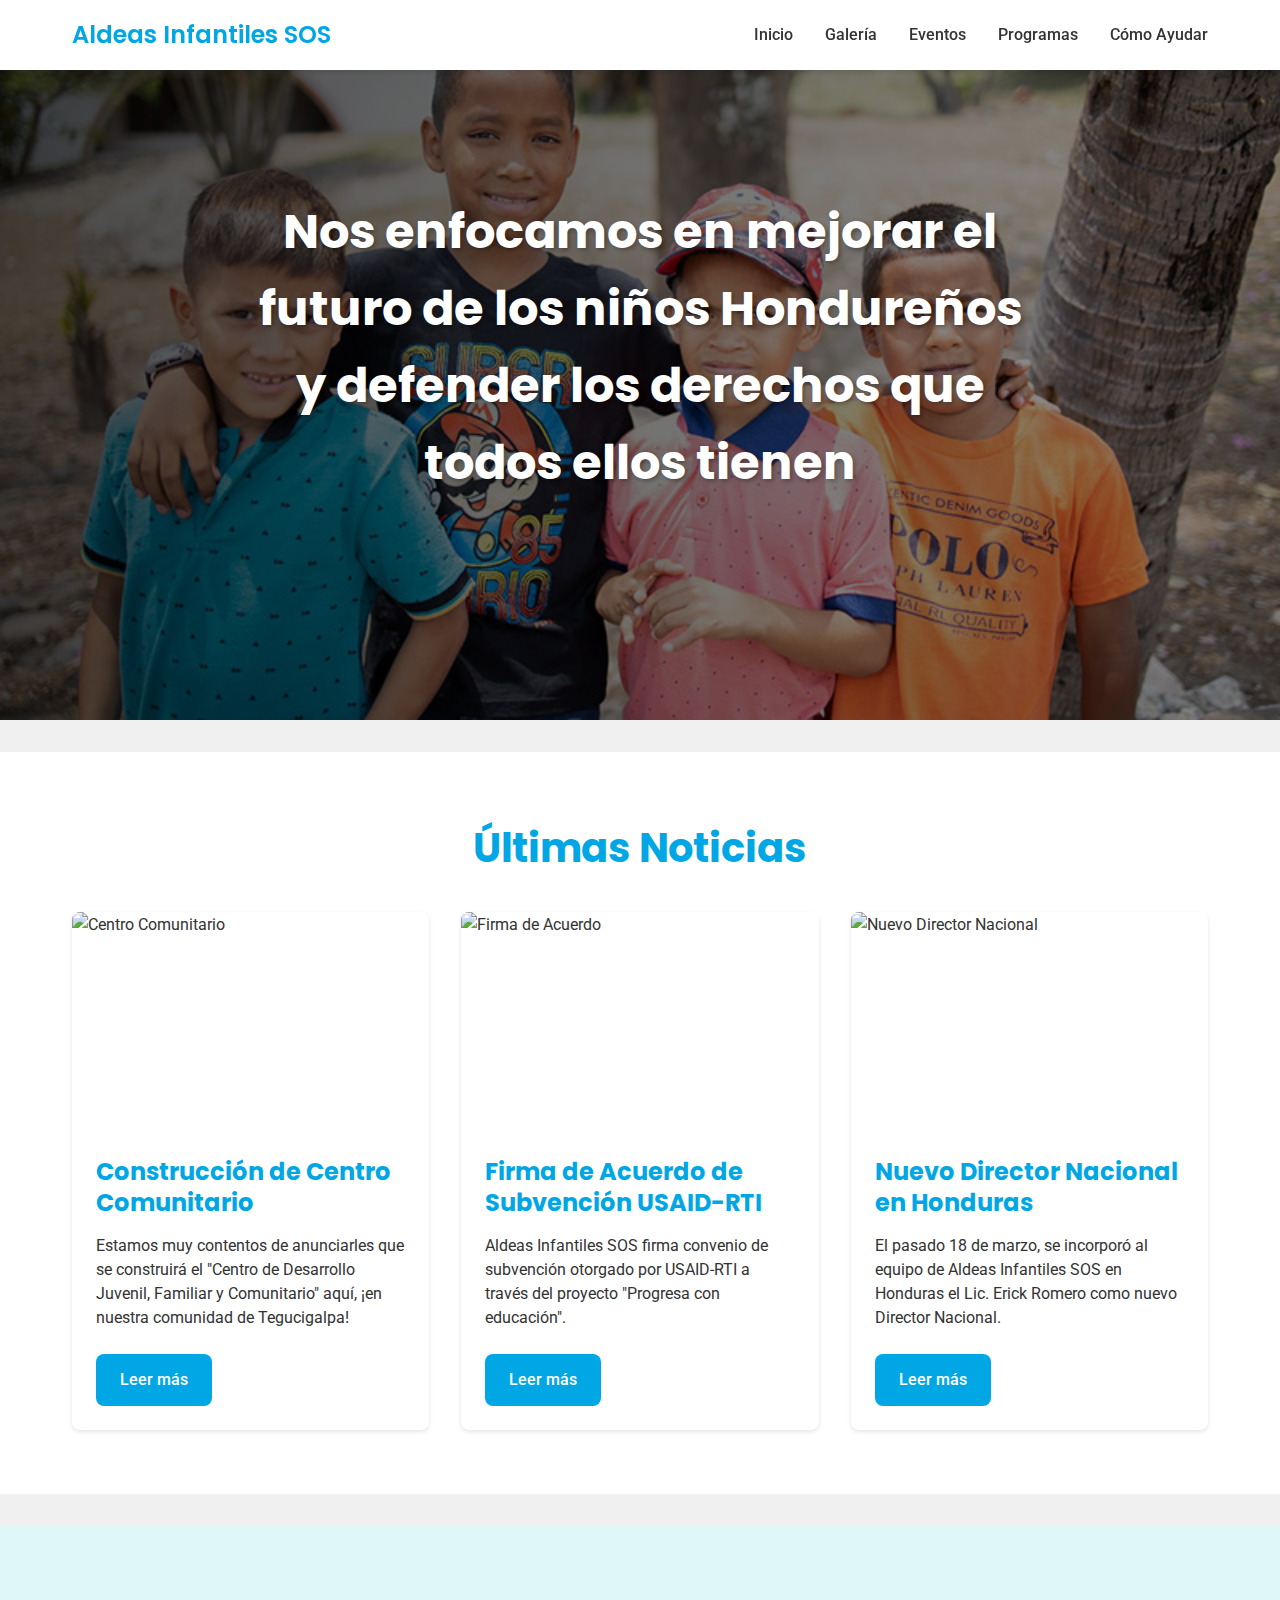
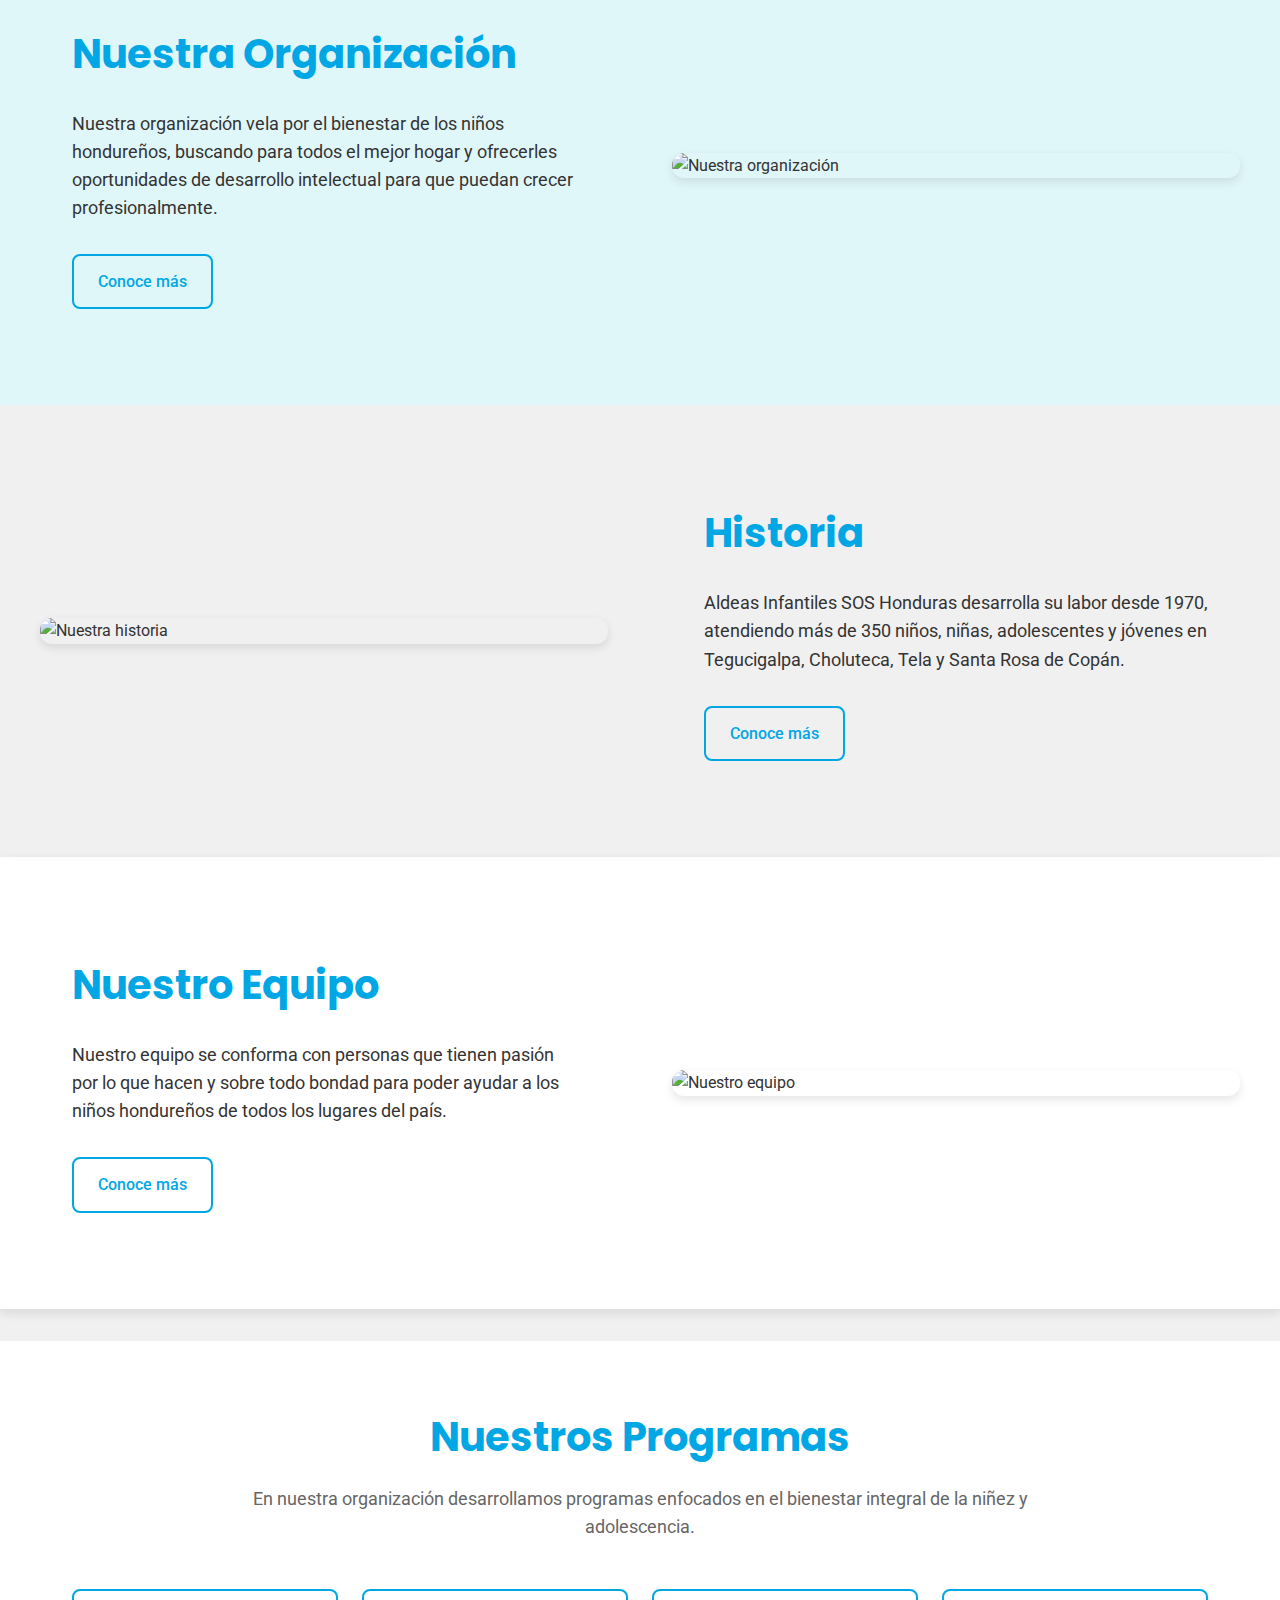
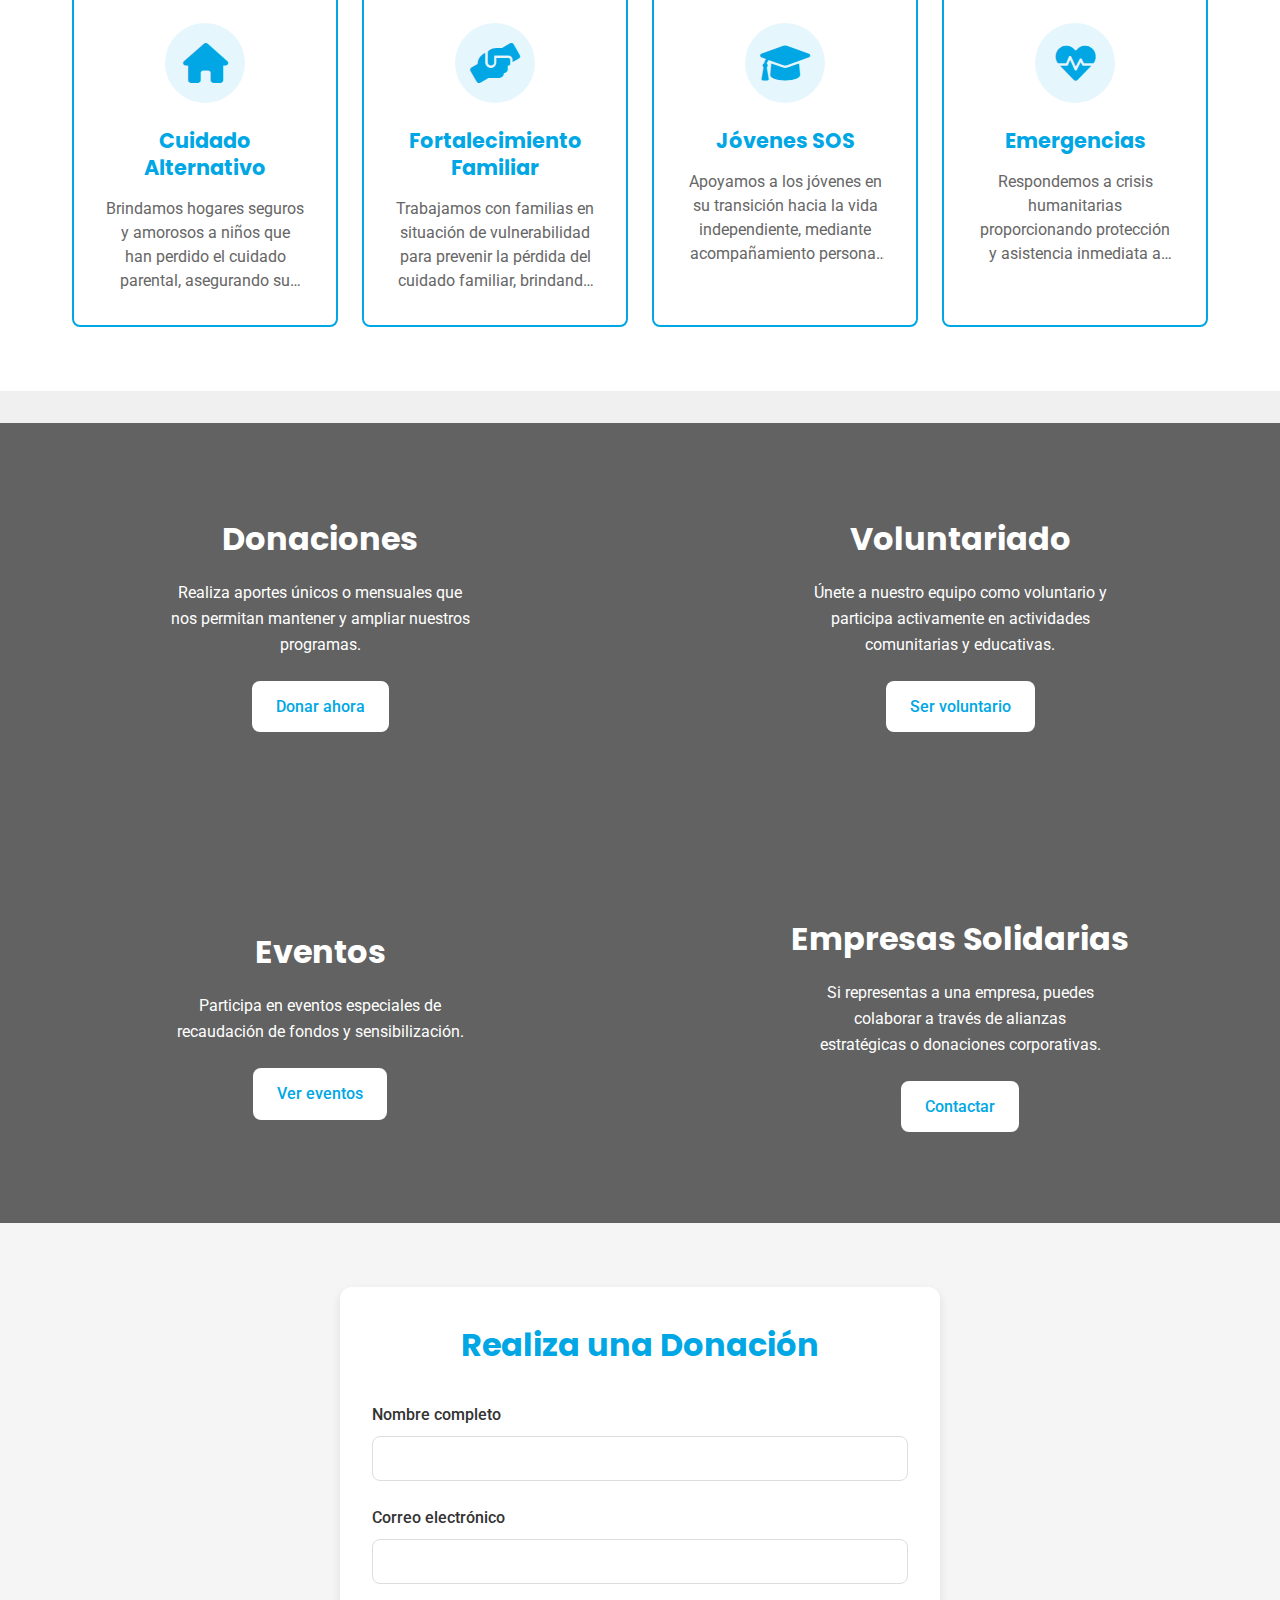
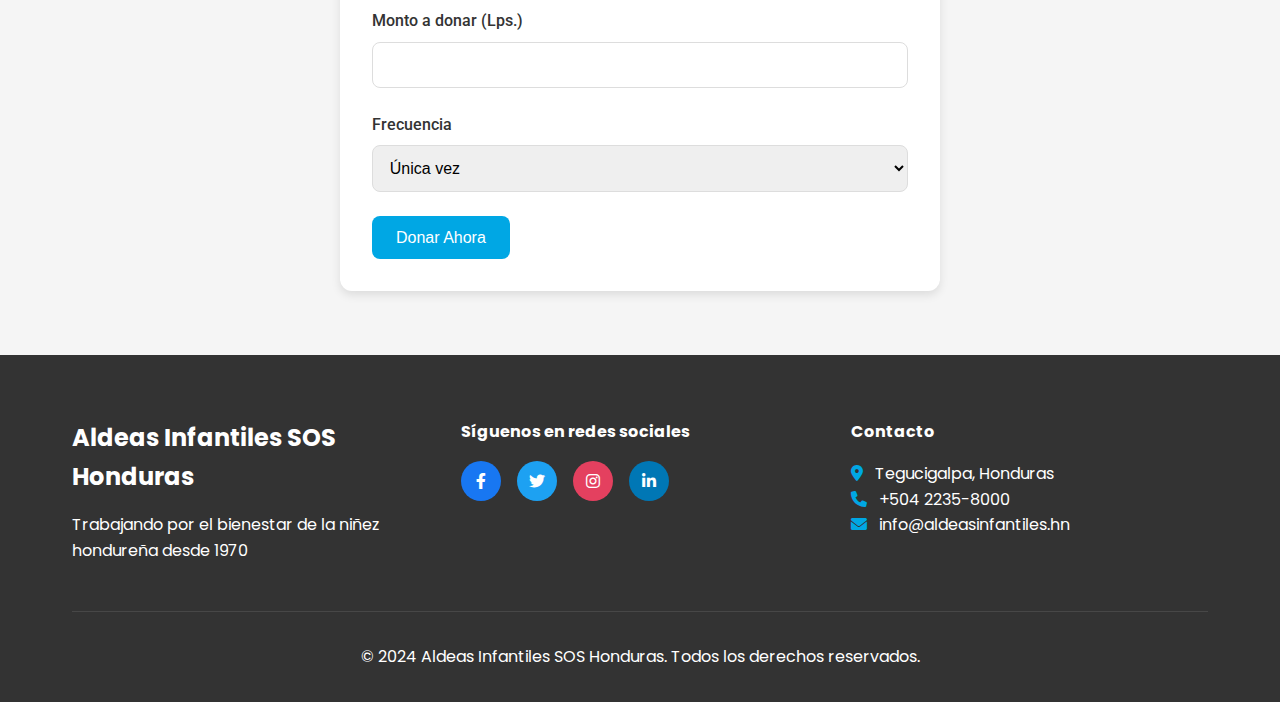
==== commit 1073b1e2: "Actualización del sitio: Agregadas páginas de galería y eventos, barra de navegación y mejoras gener" ====
--- a/index.html
+++ b/index.html
@@ -11,11 +11,27 @@
     <link rel="stylesheet" href="https://cdnjs.cloudflare.com/ajax/libs/font-awesome/6.0.0/css/all.min.css">
 </head>
 <body>
+    <!-- Navbar -->
+    <nav class="navbar">
+        <div class="container">
+            <a href="/" class="navbar-brand">Aldeas Infantiles SOS</a>
+            <button class="navbar-toggle">
+                <i class="fas fa-bars"></i>
+            </button>
+            <ul class="navbar-menu">
+                <li><a href="/">Inicio</a></li>
+                <li><a href="/galeria.html">Galería</a></li>
+                <li><a href="/eventos.html">Eventos</a></li>
+                <li><a href="#nuestros-programas">Programas</a></li>
+                <li><a href="#como-ayudar">Cómo Ayudar</a></li>
+            </ul>
+        </div>
+    </nav>
+
     <!-- Hero Section -->
     <section class="hero">
       <div>
         <h1>Nos enfocamos en mejorar el futuro de los niños Hondureños y defender los derechos que todos ellos tienen</h1>
-        <a href="#nuestros-programas" class="btn">Conoce más</a>
       </div>
     </section>
 
@@ -268,6 +284,21 @@
           updateCarousel();
         });
       });
+
+      // Navbar toggle functionality
+      const navbarToggle = document.querySelector('.navbar-toggle');
+      const navbarMenu = document.querySelector('.navbar-menu');
+
+      navbarToggle.addEventListener('click', () => {
+        navbarMenu.classList.toggle('active');
+      });
+
+      // Close menu when clicking outside
+      document.addEventListener('click', (e) => {
+        if (!navbarToggle.contains(e.target) && !navbarMenu.contains(e.target)) {
+          navbarMenu.classList.remove('active');
+        }
+      });
     </script>
 </body>
 </html>--- a/styles.css
+++ b/styles.css
@@ -704,4 +704,79 @@
     font-size: 1rem;
     padding: 0 1rem;
   }
+}
+
+/* Navbar Styles */
+.navbar {
+  background-color: white;
+  padding: 1rem 0;
+  position: fixed;
+  width: 100%;
+  top: 0;
+  z-index: 1000;
+  box-shadow: 0 2px 4px rgba(0,0,0,0.1);
+}
+
+.navbar .container {
+  display: flex;
+  justify-content: space-between;
+  align-items: center;
+}
+
+.navbar-brand {
+  font-family: 'Poppins', sans-serif;
+  font-size: 1.5rem;
+  font-weight: 600;
+  color: #00a7e4;
+  text-decoration: none;
+}
+
+.navbar-menu {
+  display: flex;
+  gap: 2rem;
+  list-style: none;
+}
+
+.navbar-menu a {
+  color: #333333;
+  text-decoration: none;
+  font-weight: 500;
+  transition: color 0.3s ease;
+}
+
+.navbar-menu a:hover {
+  color: #00a7e4;
+}
+
+.navbar-toggle {
+  display: none;
+  background: none;
+  border: none;
+  font-size: 1.5rem;
+  color: #333333;
+  cursor: pointer;
+}
+
+@media (max-width: 768px) {
+  .navbar-toggle {
+    display: block;
+  }
+
+  .navbar-menu {
+    display: none;
+    position: absolute;
+    top: 100%;
+    left: 0;
+    right: 0;
+    background-color: white;
+    padding: 1rem 0;
+    flex-direction: column;
+    align-items: center;
+    gap: 1rem;
+    box-shadow: 0 2px 4px rgba(0,0,0,0.1);
+  }
+
+  .navbar-menu.active {
+    display: flex;
+  }
 }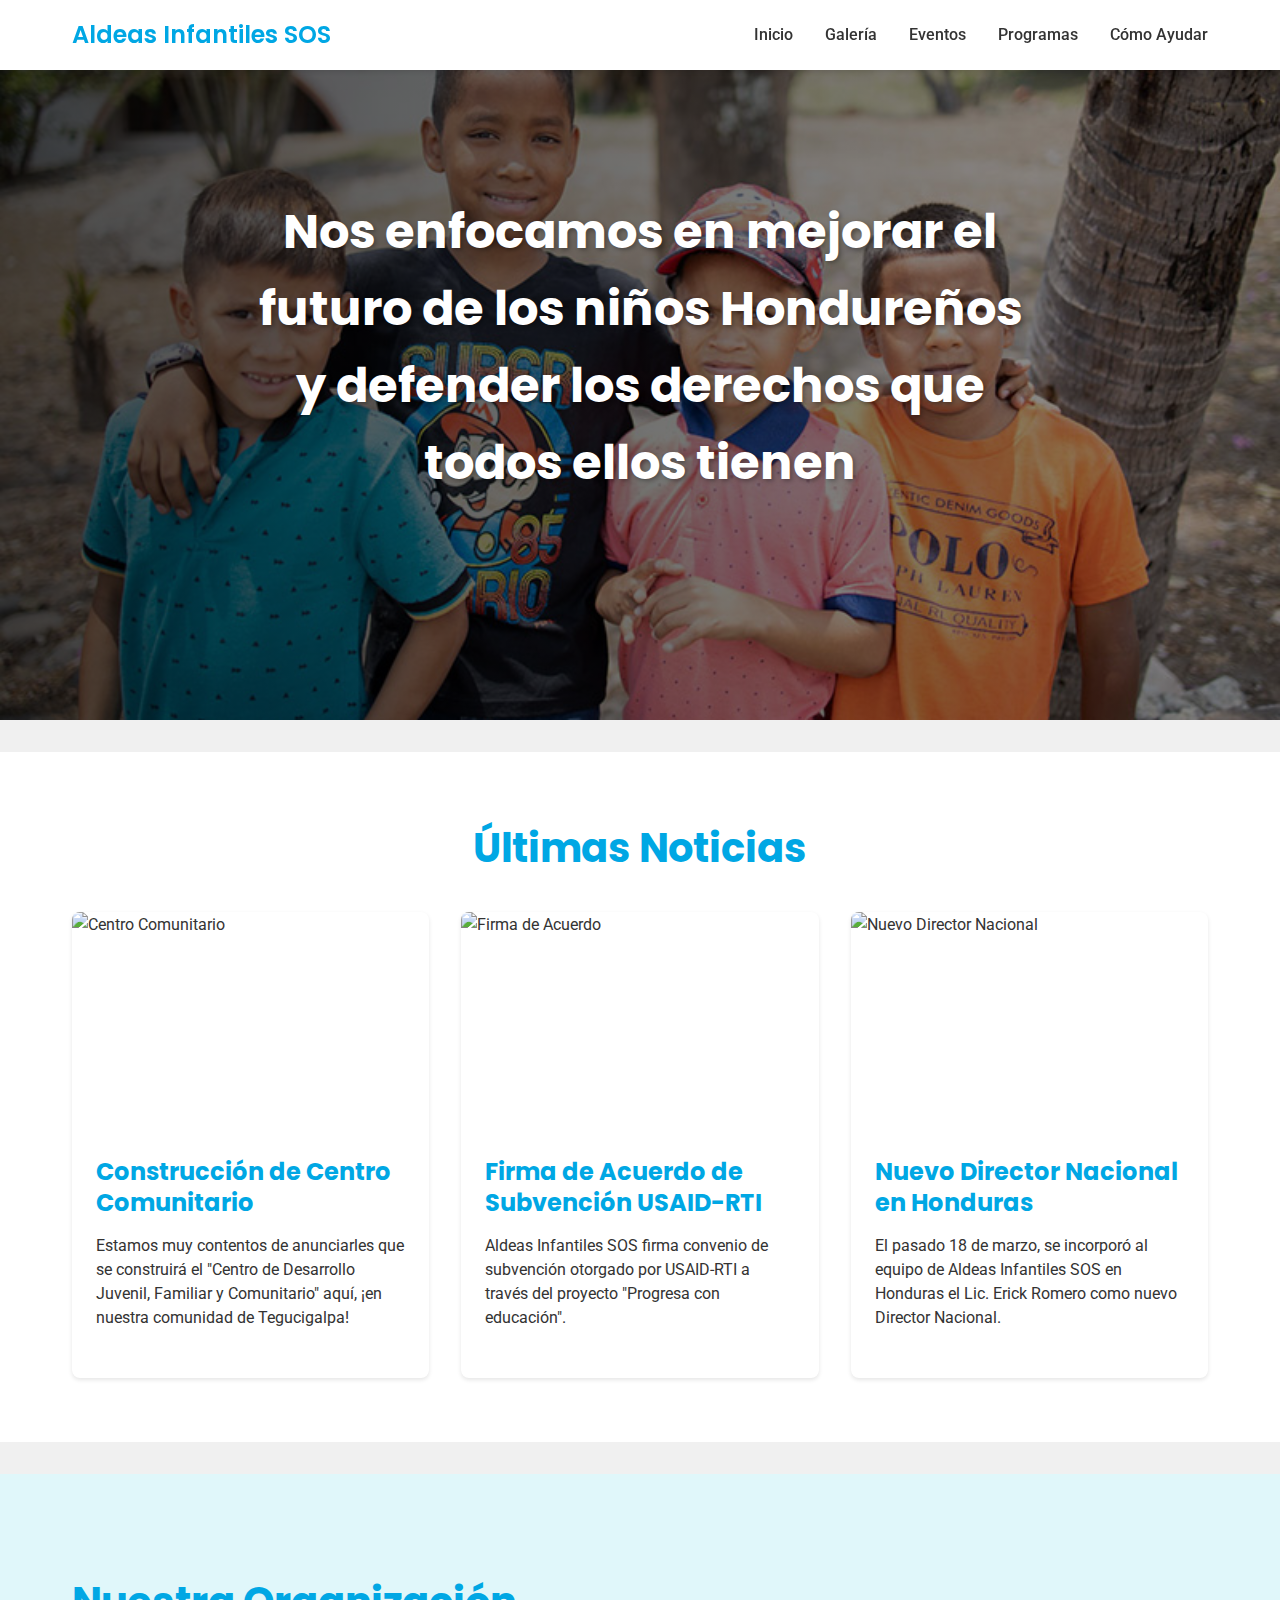
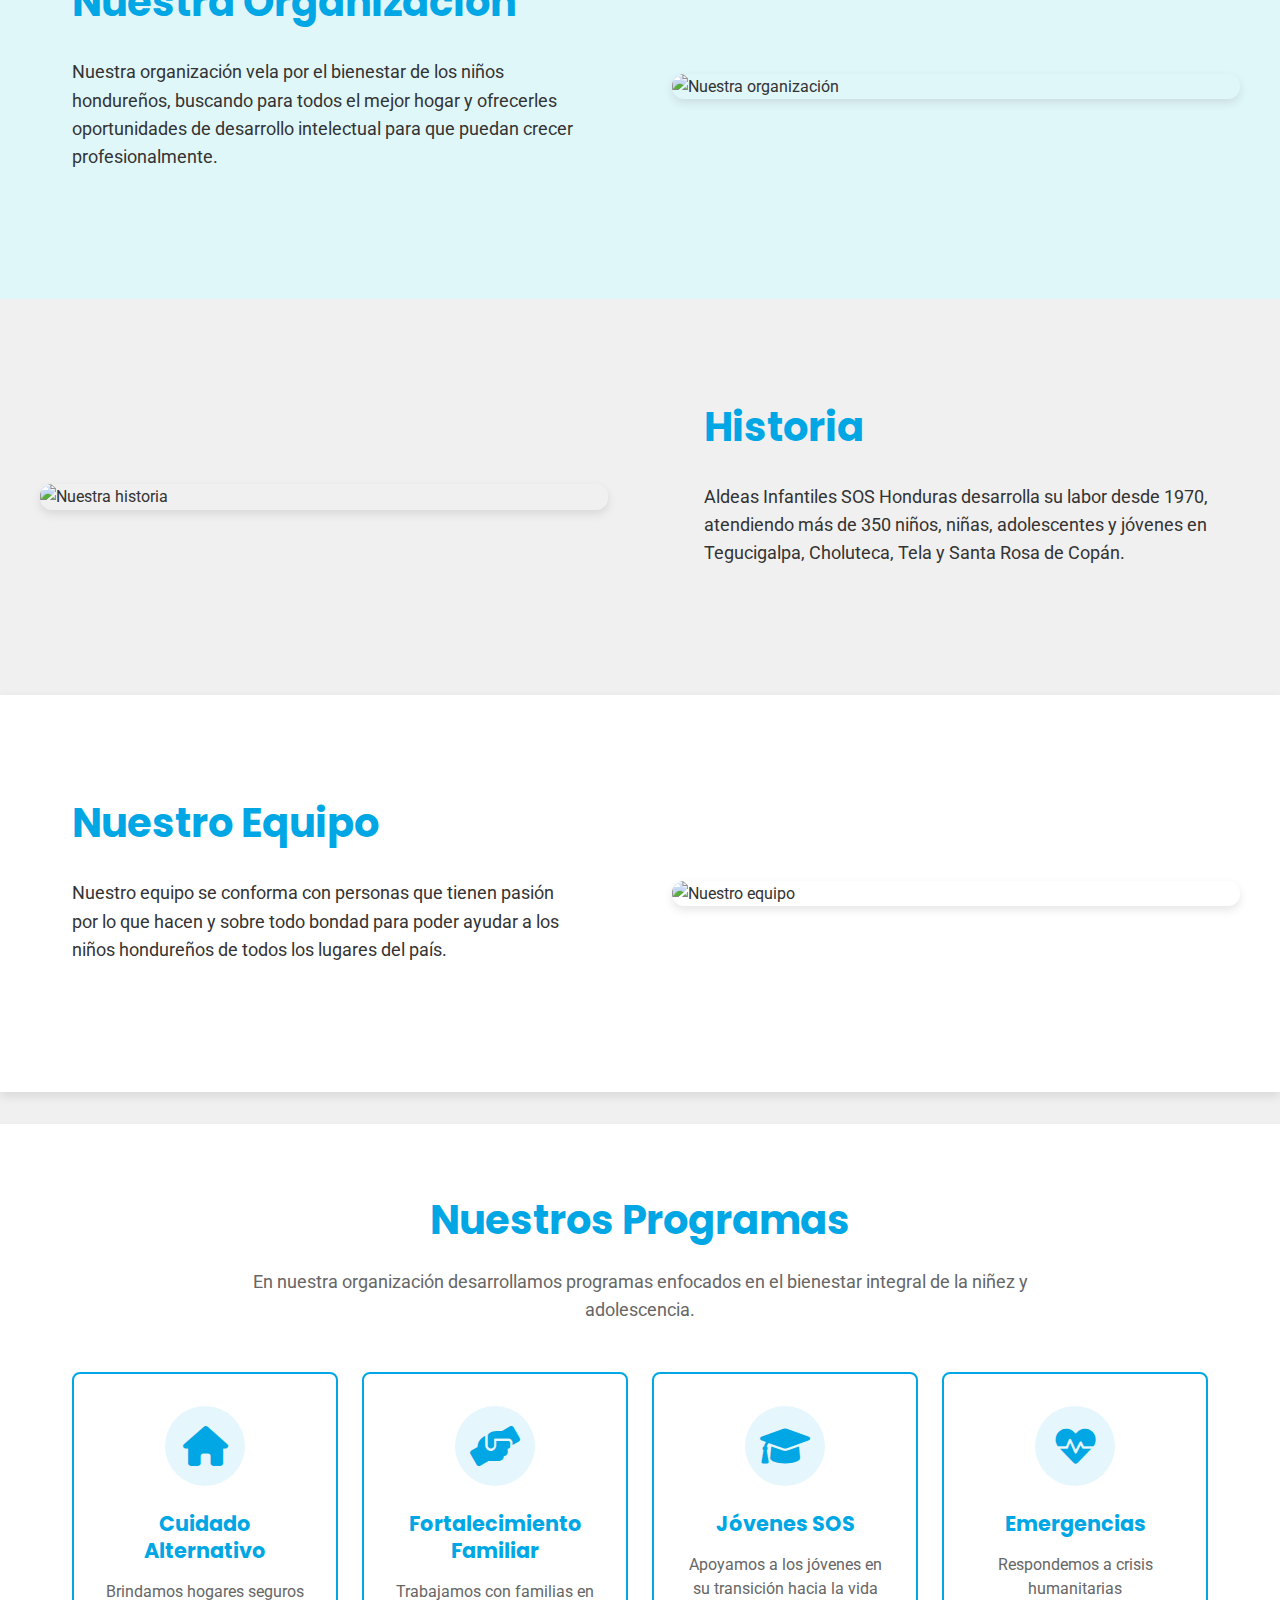
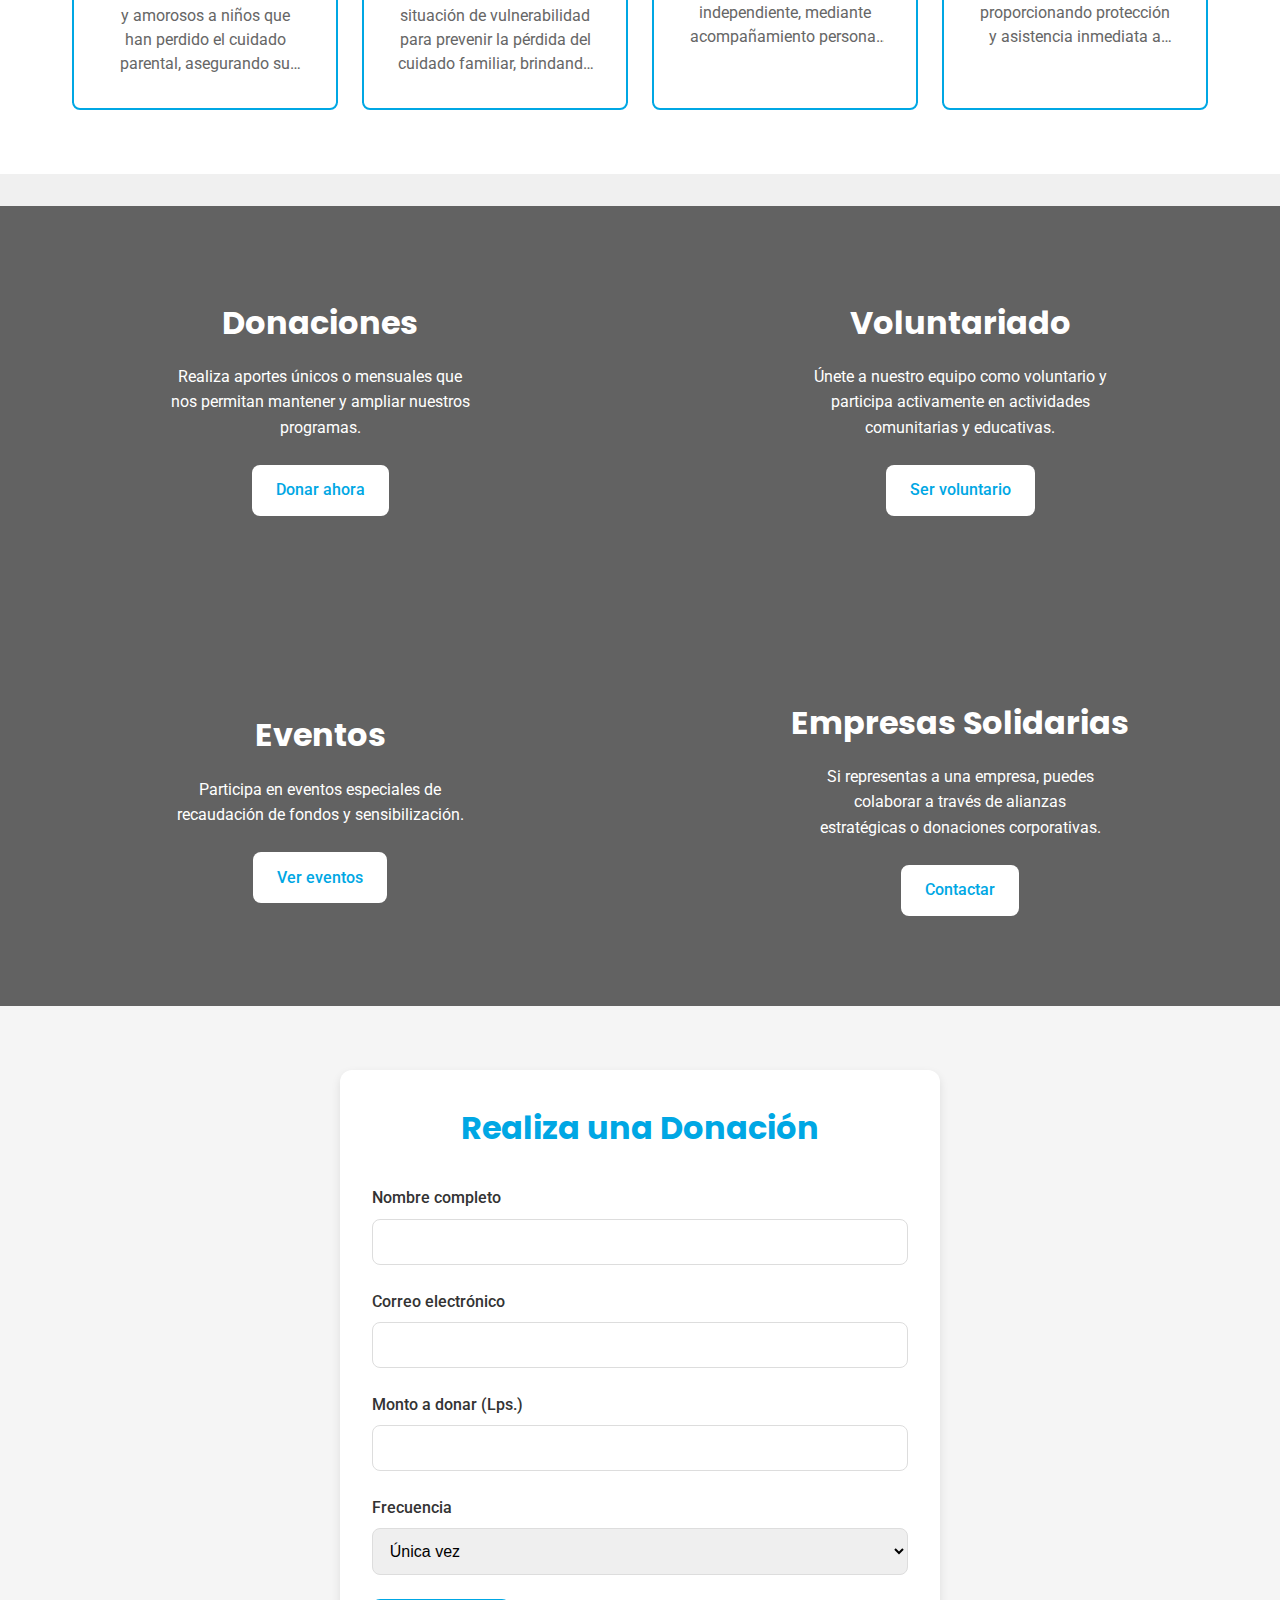
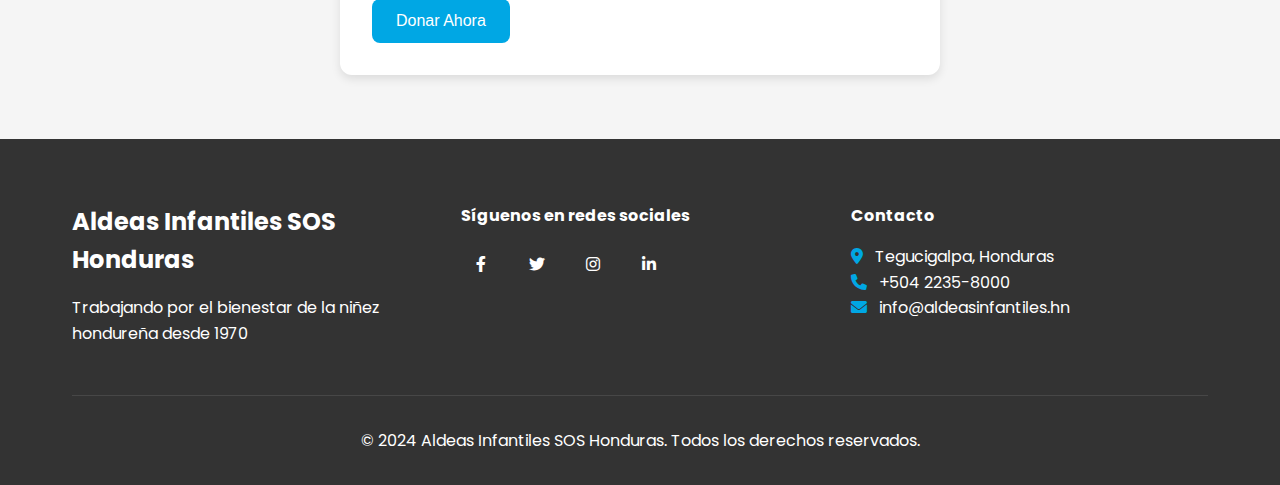
==== commit f3d363e1: "Actualización del footer en todas las páginas según el diseño proporcionado" ====
--- a/index.html
+++ b/index.html
@@ -11,7 +11,6 @@
     <link rel="stylesheet" href="https://cdnjs.cloudflare.com/ajax/libs/font-awesome/6.0.0/css/all.min.css">
 </head>
 <body>
-    <!-- Navbar -->
     <nav class="navbar">
         <div class="container">
             <a href="/" class="navbar-brand">Aldeas Infantiles SOS</a>
@@ -28,14 +27,12 @@
         </div>
     </nav>
 
-    <!-- Hero Section -->
     <section class="hero">
       <div>
         <h1>Nos enfocamos en mejorar el futuro de los niños Hondureños y defender los derechos que todos ellos tienen</h1>
       </div>
     </section>
 
-    <!-- Noticias Section -->
     <section class="noticias-section">
       <div class="container">
         <h2>Últimas Noticias</h2>
@@ -47,7 +44,6 @@
             <div class="card-content">
               <h3>Construcción de Centro Comunitario</h3>
               <p>Estamos muy contentos de anunciarles que se construirá el "Centro de Desarrollo Juvenil, Familiar y Comunitario" aquí, ¡en nuestra comunidad de Tegucigalpa!</p>
-              <a href="#" class="btn btn-primary">Leer más</a>
             </div>
           </article>
 
@@ -58,7 +54,6 @@
             <div class="card-content">
               <h3>Firma de Acuerdo de Subvención USAID-RTI</h3>
               <p>Aldeas Infantiles SOS firma convenio de subvención otorgado por USAID-RTI a través del proyecto "Progresa con educación".</p>
-              <a href="#" class="btn btn-primary">Leer más</a>
             </div>
           </article>
 
@@ -69,21 +64,18 @@
             <div class="card-content">
               <h3>Nuevo Director Nacional en Honduras</h3>
               <p>El pasado 18 de marzo, se incorporó al equipo de Aldeas Infantiles SOS en Honduras el Lic. Erick Romero como nuevo Director Nacional.</p>
-              <a href="#" class="btn btn-primary">Leer más</a>
             </div>
           </article>
         </div>
       </div>
     </section>
 
-    <!-- Sobre Nosotros Section -->
     <section class="sobre-nosotros-section">
       <div class="organizacion-section">
         <div class="container section-grid">
           <div class="content">
             <h2>Nuestra Organización</h2>
             <p>Nuestra organización vela por el bienestar de los niños hondureños, buscando para todos el mejor hogar y ofrecerles oportunidades de desarrollo intelectual para que puedan crecer profesionalmente.</p>
-            <a href="#" class="btn btn-outline">Conoce más</a>
           </div>
           <div class="image">
             <img src="https://www.aldeasinfantiles.org/getmedia/2204f34d-bbec-4a5d-853a-c7e19d75513f/IMG11.jpg" alt="Nuestra organización"/>
@@ -99,7 +91,6 @@
           <div class="content">
             <h2>Historia</h2>
             <p>Aldeas Infantiles SOS Honduras desarrolla su labor desde 1970, atendiendo más de 350 niños, niñas, adolescentes y jóvenes en Tegucigalpa, Choluteca, Tela y Santa Rosa de Copán.</p>
-            <a href="#" class="btn btn-outline">Conoce más</a>
           </div>
         </div>
       </div>
@@ -109,7 +100,6 @@
           <div class="content">
             <h2>Nuestro Equipo</h2>
             <p>Nuestro equipo se conforma con personas que tienen pasión por lo que hacen y sobre todo bondad para poder ayudar a los niños hondureños de todos los lugares del país.</p>
-            <a href="#" class="btn btn-outline">Conoce más</a>
           </div>
           <div class="image">
             <img src="https://proceso.hn/wp-content/uploads/2015/05/1cda761ce8c73ccfd25f659f64ef12bd.jpg" alt="Nuestro equipo"/>
@@ -118,7 +108,6 @@
       </div>
     </section>
 
-    <!-- Nuestros Programas Section -->
     <section id="nuestros-programas" class="programas-section">
       <div class="container">
         <h2>Nuestros Programas</h2>
@@ -160,13 +149,12 @@
       </div>
     </section>
 
-    <!-- Cómo Ayudar Section -->
     <section id="como-ayudar" class="ayudar-section">
       <div class="ayudar-block donaciones" style="background-image: url('https://images.unsplash.com/photo-1488521787991-ed7bbaae773c?ixlib=rb-1.2.1&auto=format&fit=crop&w=1350&q=80')">
         <div class="overlay">
           <h3>Donaciones</h3>
           <p>Realiza aportes únicos o mensuales que nos permitan mantener y ampliar nuestros programas.</p>
-          <a href="#form-donacion" class="btn btn-light">Donar ahora</a>
+          <a href="/donaciones.html" class="btn btn-light">Donar ahora</a>
         </div>
       </div>
       
@@ -174,7 +162,7 @@
         <div class="overlay">
           <h3>Voluntariado</h3>
           <p>Únete a nuestro equipo como voluntario y participa activamente en actividades comunitarias y educativas.</p>
-          <a href="#form-contacto" class="btn btn-light">Ser voluntario</a>
+          <a href="/voluntariado.html" class="btn btn-light">Ser voluntario</a>
         </div>
       </div>
       
@@ -182,7 +170,7 @@
         <div class="overlay">
           <h3>Eventos</h3>
           <p>Participa en eventos especiales de recaudación de fondos y sensibilización.</p>
-          <a href="#" class="btn btn-light">Ver eventos</a>
+          <a href="/eventos.html" class="btn btn-light">Ver eventos</a>
         </div>
       </div>
       
@@ -190,12 +178,11 @@
         <div class="overlay">
           <h3>Empresas Solidarias</h3>
           <p>Si representas a una empresa, puedes colaborar a través de alianzas estratégicas o donaciones corporativas.</p>
-          <a href="#form-contacto" class="btn btn-light">Contactar</a>
-        </div>
-      </div>
-    </section>
-
-    <!-- Formulario de Donación -->
+          <a href="/empresas.html" class="btn btn-light">Contactar</a>
+        </div>
+      </div>
+    </section>
+
     <section id="form-donacion" class="donacion-section">
       <div class="container">
         <div class="form-container">
@@ -230,75 +217,71 @@
       </div>
     </section>
 
-    <!-- Footer -->
     <footer class="footer">
-      <div class="container">
-        <div class="footer-content">
-          <div class="footer-info">
-            <h3>Aldeas Infantiles SOS Honduras</h3>
-            <p>Trabajando por el bienestar de la niñez hondureña desde 1970</p>
-          </div>
-          <div class="footer-social">
-            <h4>Síguenos en redes sociales</h4>
-            <div class="social-icons">
-              <a href="#" class="social-icon facebook"><i class="fab fa-facebook-f"></i></a>
-              <a href="#" class="social-icon twitter"><i class="fab fa-twitter"></i></a>
-              <a href="#" class="social-icon instagram"><i class="fab fa-instagram"></i></a>
-              <a href="#" class="social-icon linkedin"><i class="fab fa-linkedin-in"></i></a>
-            </div>
-          </div>
-          <div class="footer-contact">
-            <h4>Contacto</h4>
-            <p><i class="fas fa-map-marker-alt"></i> Tegucigalpa, Honduras</p>
-            <p><i class="fas fa-phone"></i> +504 2235-8000</p>
-            <p><i class="fas fa-envelope"></i> info@aldeasinfantiles.hn</p>
-          </div>
-        </div>
-        <div class="footer-bottom">
-          <p>&copy; 2024 Aldeas Infantiles SOS Honduras. Todos los derechos reservados.</p>
-        </div>
-      </div>
+        <div class="container">
+            <div class="footer-content">
+                <div class="footer-info">
+                    <h3>Aldeas Infantiles SOS Honduras</h3>
+                    <p>Trabajando por el bienestar de la niñez hondureña desde 1970</p>
+                </div>
+                <div class="footer-social">
+                    <h4>Síguenos en redes sociales</h4>
+                    <div class="social-icons">
+                        <a href="#" class="social-icon"><i class="fab fa-facebook-f"></i></a>
+                        <a href="#" class="social-icon"><i class="fab fa-twitter"></i></a>
+                        <a href="#" class="social-icon"><i class="fab fa-instagram"></i></a>
+                        <a href="#" class="social-icon"><i class="fab fa-linkedin-in"></i></a>
+                    </div>
+                </div>
+                <div class="footer-contact">
+                    <h4>Contacto</h4>
+                    <p><i class="fas fa-map-marker-alt"></i> Tegucigalpa, Honduras</p>
+                    <p><i class="fas fa-phone"></i> +504 2235-8000</p>
+                    <p><i class="fas fa-envelope"></i> info@aldeasinfantiles.hn</p>
+                </div>
+            </div>
+            <div class="footer-bottom">
+                <p>&copy; 2024 Aldeas Infantiles SOS Honduras. Todos los derechos reservados.</p>
+            </div>
+        </div>
     </footer>
 
     <script>
-      // Carrusel de noticias
-      document.addEventListener('DOMContentLoaded', function() {
-        const carousel = document.querySelector('.carousel-container');
-        const cards = document.querySelectorAll('.cardNoticia');
-        const prevBtn = document.querySelector('.carousel-btn.prev');
-        const nextBtn = document.querySelector('.carousel-btn.next');
-        let currentIndex = 0;
-
-        function updateCarousel() {
-          const offset = -currentIndex * 100;
-          carousel.style.transform = `translateX(${offset}%)`;
-        }
-
-        prevBtn.addEventListener('click', () => {
-          currentIndex = Math.max(currentIndex - 1, 0);
-          updateCarousel();
+        document.addEventListener('DOMContentLoaded', function() {
+            const carousel = document.querySelector('.carousel-container');
+            const cards = document.querySelectorAll('.cardNoticia');
+            const prevBtn = document.querySelector('.carousel-btn.prev');
+            const nextBtn = document.querySelector('.carousel-btn.next');
+            let currentIndex = 0;
+
+            function updateCarousel() {
+                const offset = -currentIndex * 100;
+                carousel.style.transform = `translateX(${offset}%)`;
+            }
+
+            prevBtn.addEventListener('click', () => {
+                currentIndex = Math.max(currentIndex - 1, 0);
+                updateCarousel();
+            });
+
+            nextBtn.addEventListener('click', () => {
+                currentIndex = Math.min(currentIndex + 1, cards.length - 1);
+                updateCarousel();
+            });
         });
 
-        nextBtn.addEventListener('click', () => {
-          currentIndex = Math.min(currentIndex + 1, cards.length - 1);
-          updateCarousel();
+        const navbarToggle = document.querySelector('.navbar-toggle');
+        const navbarMenu = document.querySelector('.navbar-menu');
+
+        navbarToggle.addEventListener('click', () => {
+            navbarMenu.classList.toggle('active');
         });
-      });
-
-      // Navbar toggle functionality
-      const navbarToggle = document.querySelector('.navbar-toggle');
-      const navbarMenu = document.querySelector('.navbar-menu');
-
-      navbarToggle.addEventListener('click', () => {
-        navbarMenu.classList.toggle('active');
-      });
-
-      // Close menu when clicking outside
-      document.addEventListener('click', (e) => {
-        if (!navbarToggle.contains(e.target) && !navbarMenu.contains(e.target)) {
-          navbarMenu.classList.remove('active');
-        }
-      });
+
+        document.addEventListener('click', (e) => {
+            if (!navbarToggle.contains(e.target) && !navbarMenu.contains(e.target)) {
+                navbarMenu.classList.remove('active');
+            }
+        });
     </script>
 </body>
 </html>